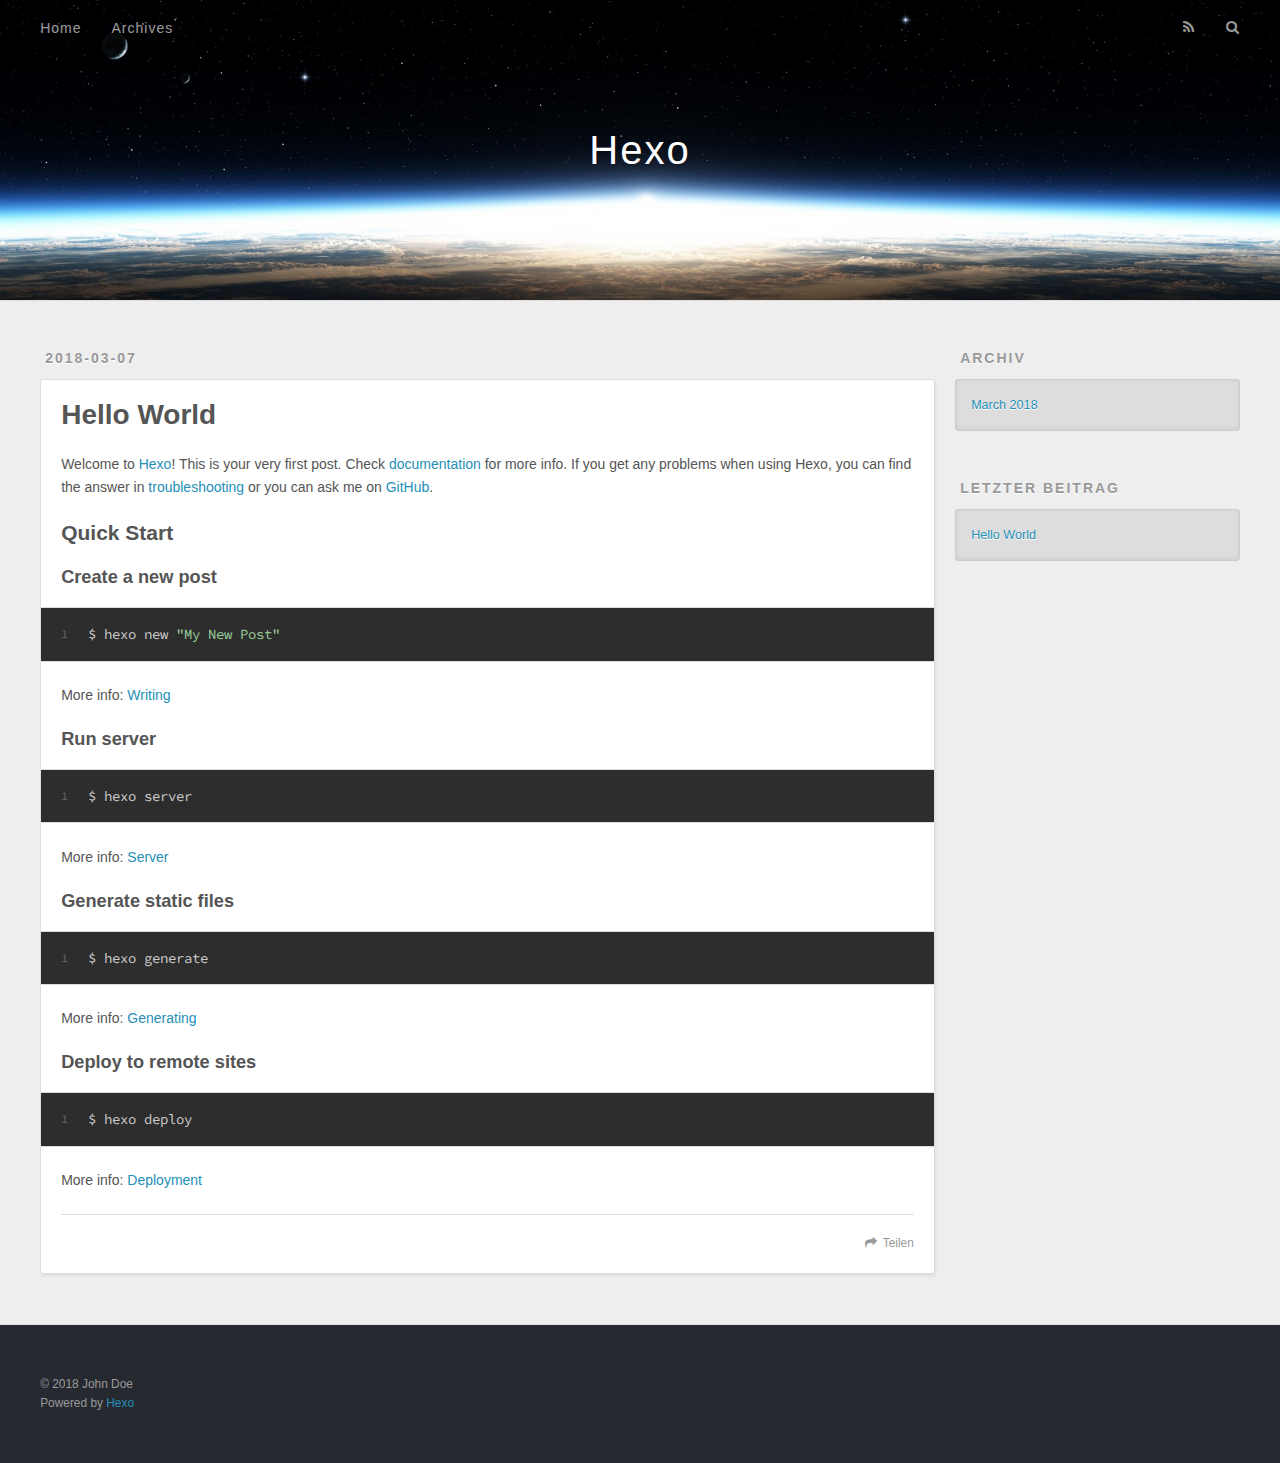
==== index.html @ ae795f8f "Site updated: 2018-03-07 15:59:37" ====
<!DOCTYPE html>
<html>
<head>
  <meta charset="utf-8">
  

  
  <title>Hexo</title>
  <meta name="viewport" content="width=device-width, initial-scale=1, maximum-scale=1">
  <meta property="og:type" content="website">
<meta property="og:title" content="Hexo">
<meta property="og:url" content="http://yoursite.com/index.html">
<meta property="og:site_name" content="Hexo">
<meta name="twitter:card" content="summary">
<meta name="twitter:title" content="Hexo">
  
    <link rel="alternate" href="/atom.xml" title="Hexo" type="application/atom+xml">
  
  
    <link rel="icon" href="/favicon.png">
  
  
    <link href="//fonts.googleapis.com/css?family=Source+Code+Pro" rel="stylesheet" type="text/css">
  
  <link rel="stylesheet" href="/css/style.css">
</head>

<body>
  <div id="container">
    <div id="wrap">
      <header id="header">
  <div id="banner"></div>
  <div id="header-outer" class="outer">
    <div id="header-title" class="inner">
      <h1 id="logo-wrap">
        <a href="/" id="logo">Hexo</a>
      </h1>
      
    </div>
    <div id="header-inner" class="inner">
      <nav id="main-nav">
        <a id="main-nav-toggle" class="nav-icon"></a>
        
          <a class="main-nav-link" href="/">Home</a>
        
          <a class="main-nav-link" href="/archives">Archives</a>
        
      </nav>
      <nav id="sub-nav">
        
          <a id="nav-rss-link" class="nav-icon" href="/atom.xml" title="RSS Feed"></a>
        
        <a id="nav-search-btn" class="nav-icon" title="Suche"></a>
      </nav>
      <div id="search-form-wrap">
        <form action="//google.com/search" method="get" accept-charset="UTF-8" class="search-form"><input type="search" name="q" class="search-form-input" placeholder="Search"><button type="submit" class="search-form-submit">&#xF002;</button><input type="hidden" name="sitesearch" value="http://yoursite.com"></form>
      </div>
    </div>
  </div>
</header>
      <div class="outer">
        <section id="main">
  
    <article id="post-hello-world" class="article article-type-post" itemscope itemprop="blogPost">
  <div class="article-meta">
    <a href="/2018/03/07/hello-world/" class="article-date">
  <time datetime="2018-03-07T07:36:59.427Z" itemprop="datePublished">2018-03-07</time>
</a>
    
  </div>
  <div class="article-inner">
    
    
      <header class="article-header">
        
  
    <h1 itemprop="name">
      <a class="article-title" href="/2018/03/07/hello-world/">Hello World</a>
    </h1>
  

      </header>
    
    <div class="article-entry" itemprop="articleBody">
      
        <p>Welcome to <a href="https://hexo.io/" target="_blank" rel="noopener">Hexo</a>! This is your very first post. Check <a href="https://hexo.io/docs/" target="_blank" rel="noopener">documentation</a> for more info. If you get any problems when using Hexo, you can find the answer in <a href="https://hexo.io/docs/troubleshooting.html" target="_blank" rel="noopener">troubleshooting</a> or you can ask me on <a href="https://github.com/hexojs/hexo/issues" target="_blank" rel="noopener">GitHub</a>.</p>
<h2 id="Quick-Start"><a href="#Quick-Start" class="headerlink" title="Quick Start"></a>Quick Start</h2><h3 id="Create-a-new-post"><a href="#Create-a-new-post" class="headerlink" title="Create a new post"></a>Create a new post</h3><figure class="highlight bash"><table><tr><td class="gutter"><pre><span class="line">1</span><br></pre></td><td class="code"><pre><span class="line">$ hexo new <span class="string">"My New Post"</span></span><br></pre></td></tr></table></figure>
<p>More info: <a href="https://hexo.io/docs/writing.html" target="_blank" rel="noopener">Writing</a></p>
<h3 id="Run-server"><a href="#Run-server" class="headerlink" title="Run server"></a>Run server</h3><figure class="highlight bash"><table><tr><td class="gutter"><pre><span class="line">1</span><br></pre></td><td class="code"><pre><span class="line">$ hexo server</span><br></pre></td></tr></table></figure>
<p>More info: <a href="https://hexo.io/docs/server.html" target="_blank" rel="noopener">Server</a></p>
<h3 id="Generate-static-files"><a href="#Generate-static-files" class="headerlink" title="Generate static files"></a>Generate static files</h3><figure class="highlight bash"><table><tr><td class="gutter"><pre><span class="line">1</span><br></pre></td><td class="code"><pre><span class="line">$ hexo generate</span><br></pre></td></tr></table></figure>
<p>More info: <a href="https://hexo.io/docs/generating.html" target="_blank" rel="noopener">Generating</a></p>
<h3 id="Deploy-to-remote-sites"><a href="#Deploy-to-remote-sites" class="headerlink" title="Deploy to remote sites"></a>Deploy to remote sites</h3><figure class="highlight bash"><table><tr><td class="gutter"><pre><span class="line">1</span><br></pre></td><td class="code"><pre><span class="line">$ hexo deploy</span><br></pre></td></tr></table></figure>
<p>More info: <a href="https://hexo.io/docs/deployment.html" target="_blank" rel="noopener">Deployment</a></p>

      
    </div>
    <footer class="article-footer">
      <a data-url="http://yoursite.com/2018/03/07/hello-world/" data-id="cjegrutt1000042ugcitkh7mt" class="article-share-link">Teilen</a>
      
      
    </footer>
  </div>
  
</article>


  


</section>
        
          <aside id="sidebar">
  
    

  
    

  
    
  
    
  <div class="widget-wrap">
    <h3 class="widget-title">Archiv</h3>
    <div class="widget">
      <ul class="archive-list"><li class="archive-list-item"><a class="archive-list-link" href="/archives/2018/03/">March 2018</a></li></ul>
    </div>
  </div>


  
    
  <div class="widget-wrap">
    <h3 class="widget-title">letzter Beitrag</h3>
    <div class="widget">
      <ul>
        
          <li>
            <a href="/2018/03/07/hello-world/">Hello World</a>
          </li>
        
      </ul>
    </div>
  </div>

  
</aside>
        
      </div>
      <footer id="footer">
  
  <div class="outer">
    <div id="footer-info" class="inner">
      &copy; 2018 John Doe<br>
      Powered by <a href="http://hexo.io/" target="_blank">Hexo</a>
    </div>
  </div>
</footer>
    </div>
    <nav id="mobile-nav">
  
    <a href="/" class="mobile-nav-link">Home</a>
  
    <a href="/archives" class="mobile-nav-link">Archives</a>
  
</nav>
    

<script src="//ajax.googleapis.com/ajax/libs/jquery/2.0.3/jquery.min.js"></script>


  <link rel="stylesheet" href="/fancybox/jquery.fancybox.css">
  <script src="/fancybox/jquery.fancybox.pack.js"></script>


<script src="/js/script.js"></script>



  </div>
</body>
</html>
---- css/style.css ----
body {
  width: 100%;
}
body:before,
body:after {
  content: "";
  display: table;
}
body:after {
  clear: both;
}
html,
body,
div,
span,
applet,
object,
iframe,
h1,
h2,
h3,
h4,
h5,
h6,
p,
blockquote,
pre,
a,
abbr,
acronym,
address,
big,
cite,
code,
del,
dfn,
em,
img,
ins,
kbd,
q,
s,
samp,
small,
strike,
strong,
sub,
sup,
tt,
var,
dl,
dt,
dd,
ol,
ul,
li,
fieldset,
form,
label,
legend,
table,
caption,
tbody,
tfoot,
thead,
tr,
th,
td {
  margin: 0;
  padding: 0;
  border: 0;
  outline: 0;
  font-weight: inherit;
  font-style: inherit;
  font-family: inherit;
  font-size: 100%;
  vertical-align: baseline;
}
body {
  line-height: 1;
  color: #000;
  background: #fff;
}
ol,
ul {
  list-style: none;
}
table {
  border-collapse: separate;
  border-spacing: 0;
  vertical-align: middle;
}
caption,
th,
td {
  text-align: left;
  font-weight: normal;
  vertical-align: middle;
}
a img {
  border: none;
}
input,
button {
  margin: 0;
  padding: 0;
}
input::-moz-focus-inner,
button::-moz-focus-inner {
  border: 0;
  padding: 0;
}
@font-face {
  font-family: FontAwesome;
  font-style: normal;
  font-weight: normal;
  src: url("fonts/fontawesome-webfont.eot?v=#4.0.3");
  src: url("fonts/fontawesome-webfont.eot?#iefix&v=#4.0.3") format("embedded-opentype"), url("fonts/fontawesome-webfont.woff?v=#4.0.3") format("woff"), url("fonts/fontawesome-webfont.ttf?v=#4.0.3") format("truetype"), url("fonts/fontawesome-webfont.svg#fontawesomeregular?v=#4.0.3") format("svg");
}
html,
body,
#container {
  height: 100%;
}
body {
  background: #eee;
  font: 14px -apple-system, BlinkMacSystemFont, "Segoe UI", "Roboto", "Oxygen", "Ubuntu", "Cantarell", "Fira Sans", "Droid Sans", "Helvetica Neue", sans-serif;
  -webkit-text-size-adjust: 100%;
}
.outer {
  max-width: 1220px;
  margin: 0 auto;
  padding: 0 20px;
}
.outer:before,
.outer:after {
  content: "";
  display: table;
}
.outer:after {
  clear: both;
}
.inner {
  display: inline;
  float: left;
  width: 98.33333333333333%;
  margin: 0 0.833333333333333%;
}
.left,
.alignleft {
  float: left;
}
.right,
.alignright {
  float: right;
}
.clear {
  clear: both;
}
#container {
  position: relative;
}
.mobile-nav-on {
  overflow: hidden;
}
#wrap {
  height: 100%;
  width: 100%;
  position: absolute;
  top: 0;
  left: 0;
  -webkit-transition: 0.2s ease-out;
  -moz-transition: 0.2s ease-out;
  -ms-transition: 0.2s ease-out;
  transition: 0.2s ease-out;
  z-index: 1;
  background: #eee;
}
.mobile-nav-on #wrap {
  left: 280px;
}
@media screen and (min-width: 768px) {
  #main {
    display: inline;
    float: left;
    width: 73.33333333333333%;
    margin: 0 0.833333333333333%;
  }
}
.article-date,
.article-category-link,
.archive-year,
.widget-title {
  text-decoration: none;
  text-transform: uppercase;
  letter-spacing: 2px;
  color: #999;
  margin-bottom: 1em;
  margin-left: 5px;
  line-height: 1em;
  text-shadow: 0 1px #fff;
  font-weight: bold;
}
.article-inner,
.archive-article-inner {
  background: #fff;
  -webkit-box-shadow: 1px 2px 3px #ddd;
  box-shadow: 1px 2px 3px #ddd;
  border: 1px solid #ddd;
  border-radius: 3px;
}
.article-entry h1,
.widget h1 {
  font-size: 2em;
}
.article-entry h2,
.widget h2 {
  font-size: 1.5em;
}
.article-entry h3,
.widget h3 {
  font-size: 1.3em;
}
.article-entry h4,
.widget h4 {
  font-size: 1.2em;
}
.article-entry h5,
.widget h5 {
  font-size: 1em;
}
.article-entry h6,
.widget h6 {
  font-size: 1em;
  color: #999;
}
.article-entry hr,
.widget hr {
  border: 1px dashed #ddd;
}
.article-entry strong,
.widget strong {
  font-weight: bold;
}
.article-entry em,
.widget em,
.article-entry cite,
.widget cite {
  font-style: italic;
}
.article-entry sup,
.widget sup,
.article-entry sub,
.widget sub {
  font-size: 0.75em;
  line-height: 0;
  position: relative;
  vertical-align: baseline;
}
.article-entry sup,
.widget sup {
  top: -0.5em;
}
.article-entry sub,
.widget sub {
  bottom: -0.2em;
}
.article-entry small,
.widget small {
  font-size: 0.85em;
}
.article-entry acronym,
.widget acronym,
.article-entry abbr,
.widget abbr {
  border-bottom: 1px dotted;
}
.article-entry ul,
.widget ul,
.article-entry ol,
.widget ol,
.article-entry dl,
.widget dl {
  margin: 0 20px;
  line-height: 1.6em;
}
.article-entry ul ul,
.widget ul ul,
.article-entry ol ul,
.widget ol ul,
.article-entry ul ol,
.widget ul ol,
.article-entry ol ol,
.widget ol ol {
  margin-top: 0;
  margin-bottom: 0;
}
.article-entry ul,
.widget ul {
  list-style: disc;
}
.article-entry ol,
.widget ol {
  list-style: decimal;
}
.article-entry dt,
.widget dt {
  font-weight: bold;
}
#header {
  height: 300px;
  position: relative;
  border-bottom: 1px solid #ddd;
}
#header:before,
#header:after {
  content: "";
  position: absolute;
  left: 0;
  right: 0;
  height: 40px;
}
#header:before {
  top: 0;
  background: -webkit-linear-gradient(rgba(0,0,0,0.2), transparent);
  background: -moz-linear-gradient(rgba(0,0,0,0.2), transparent);
  background: -ms-linear-gradient(rgba(0,0,0,0.2), transparent);
  background: linear-gradient(rgba(0,0,0,0.2), transparent);
}
#header:after {
  bottom: 0;
  background: -webkit-linear-gradient(transparent, rgba(0,0,0,0.2));
  background: -moz-linear-gradient(transparent, rgba(0,0,0,0.2));
  background: -ms-linear-gradient(transparent, rgba(0,0,0,0.2));
  background: linear-gradient(transparent, rgba(0,0,0,0.2));
}
#header-outer {
  height: 100%;
  position: relative;
}
#header-inner {
  position: relative;
  overflow: hidden;
}
#banner {
  position: absolute;
  top: 0;
  left: 0;
  width: 100%;
  height: 100%;
  background: url("images/banner.jpg") center #000;
  -webkit-background-size: cover;
  -moz-background-size: cover;
  background-size: cover;
  z-index: -1;
}
#header-title {
  text-align: center;
  height: 40px;
  position: absolute;
  top: 50%;
  left: 0;
  margin-top: -20px;
}
#logo,
#subtitle {
  text-decoration: none;
  color: #fff;
  font-weight: 300;
  text-shadow: 0 1px 4px rgba(0,0,0,0.3);
}
#logo {
  font-size: 40px;
  line-height: 40px;
  letter-spacing: 2px;
}
#subtitle {
  font-size: 16px;
  line-height: 16px;
  letter-spacing: 1px;
}
#subtitle-wrap {
  margin-top: 16px;
}
#main-nav {
  float: left;
  margin-left: -15px;
}
.nav-icon,
.main-nav-link {
  float: left;
  color: #fff;
  opacity: 0.6;
  text-decoration: none;
  text-shadow: 0 1px rgba(0,0,0,0.2);
  -webkit-transition: opacity 0.2s;
  -moz-transition: opacity 0.2s;
  -ms-transition: opacity 0.2s;
  transition: opacity 0.2s;
  display: block;
  padding: 20px 15px;
}
.nav-icon:hover,
.main-nav-link:hover {
  opacity: 1;
}
.nav-icon {
  font-family: FontAwesome;
  text-align: center;
  font-size: 14px;
  width: 14px;
  height: 14px;
  padding: 20px 15px;
  position: relative;
  cursor: pointer;
}
.main-nav-link {
  font-weight: 300;
  letter-spacing: 1px;
}
@media screen and (max-width: 479px) {
  .main-nav-link {
    display: none;
  }
}
#main-nav-toggle {
  display: none;
}
#main-nav-toggle:before {
  content: "\f0c9";
}
@media screen and (max-width: 479px) {
  #main-nav-toggle {
    display: block;
  }
}
#sub-nav {
  float: right;
  margin-right: -15px;
}
#nav-rss-link:before {
  content: "\f09e";
}
#nav-search-btn:before {
  content: "\f002";
}
#search-form-wrap {
  position: absolute;
  top: 15px;
  width: 150px;
  height: 30px;
  right: -150px;
  opacity: 0;
  -webkit-transition: 0.2s ease-out;
  -moz-transition: 0.2s ease-out;
  -ms-transition: 0.2s ease-out;
  transition: 0.2s ease-out;
}
#search-form-wrap.on {
  opacity: 1;
  right: 0;
}
@media screen and (max-width: 479px) {
  #search-form-wrap {
    width: 100%;
    right: -100%;
  }
}
.search-form {
  position: absolute;
  top: 0;
  left: 0;
  right: 0;
  background: #fff;
  padding: 5px 15px;
  border-radius: 15px;
  -webkit-box-shadow: 0 0 10px rgba(0,0,0,0.3);
  box-shadow: 0 0 10px rgba(0,0,0,0.3);
}
.search-form-input {
  border: none;
  background: none;
  color: #555;
  width: 100%;
  font: 13px -apple-system, BlinkMacSystemFont, "Segoe UI", "Roboto", "Oxygen", "Ubuntu", "Cantarell", "Fira Sans", "Droid Sans", "Helvetica Neue", sans-serif;
  outline: none;
}
.search-form-input::-webkit-search-results-decoration,
.search-form-input::-webkit-search-cancel-button {
  -webkit-appearance: none;
}
.search-form-submit {
  position: absolute;
  top: 50%;
  right: 10px;
  margin-top: -7px;
  font: 13px FontAwesome;
  border: none;
  background: none;
  color: #bbb;
  cursor: pointer;
}
.search-form-submit:hover,
.search-form-submit:focus {
  color: #777;
}
.article {
  margin: 50px 0;
}
.article-inner {
  overflow: hidden;
}
.article-meta:before,
.article-meta:after {
  content: "";
  display: table;
}
.article-meta:after {
  clear: both;
}
.article-date {
  float: left;
}
.article-category {
  float: left;
  line-height: 1em;
  color: #ccc;
  text-shadow: 0 1px #fff;
  margin-left: 8px;
}
.article-category:before {
  content: "\2022";
}
.article-category-link {
  margin: 0 12px 1em;
}
.article-header {
  padding: 20px 20px 0;
}
.article-title {
  text-decoration: none;
  font-size: 2em;
  font-weight: bold;
  color: #555;
  line-height: 1.1em;
  -webkit-transition: color 0.2s;
  -moz-transition: color 0.2s;
  -ms-transition: color 0.2s;
  transition: color 0.2s;
}
a.article-title:hover {
  color: #258fb8;
}
.article-entry {
  color: #555;
  padding: 0 20px;
}
.article-entry:before,
.article-entry:after {
  content: "";
  display: table;
}
.article-entry:after {
  clear: both;
}
.article-entry p,
.article-entry table {
  line-height: 1.6em;
  margin: 1.6em 0;
}
.article-entry h1,
.article-entry h2,
.article-entry h3,
.article-entry h4,
.article-entry h5,
.article-entry h6 {
  font-weight: bold;
}
.article-entry h1,
.article-entry h2,
.article-entry h3,
.article-entry h4,
.article-entry h5,
.article-entry h6 {
  line-height: 1.1em;
  margin: 1.1em 0;
}
.article-entry a {
  color: #258fb8;
  text-decoration: none;
}
.article-entry a:hover {
  text-decoration: underline;
}
.article-entry ul,
.article-entry ol,
.article-entry dl {
  margin-top: 1.6em;
  margin-bottom: 1.6em;
}
.article-entry img,
.article-entry video {
  max-width: 100%;
  height: auto;
  display: block;
  margin: auto;
}
.article-entry iframe {
  border: none;
}
.article-entry table {
  width: 100%;
  border-collapse: collapse;
  border-spacing: 0;
}
.article-entry th {
  font-weight: bold;
  border-bottom: 3px solid #ddd;
  padding-bottom: 0.5em;
}
.article-entry td {
  border-bottom: 1px solid #ddd;
  padding: 10px 0;
}
.article-entry blockquote {
  font-family: Georgia, "Times New Roman", serif;
  font-size: 1.4em;
  margin: 1.6em 20px;
  text-align: center;
}
.article-entry blockquote footer {
  font-size: 14px;
  margin: 1.6em 0;
  font-family: -apple-system, BlinkMacSystemFont, "Segoe UI", "Roboto", "Oxygen", "Ubuntu", "Cantarell", "Fira Sans", "Droid Sans", "Helvetica Neue", sans-serif;
}
.article-entry blockquote footer cite:before {
  content: "—";
  padding: 0 0.5em;
}
.article-entry .pullquote {
  text-align: left;
  width: 45%;
  margin: 0;
}
.article-entry .pullquote.left {
  margin-left: 0.5em;
  margin-right: 1em;
}
.article-entry .pullquote.right {
  margin-right: 0.5em;
  margin-left: 1em;
}
.article-entry .caption {
  color: #999;
  display: block;
  font-size: 0.9em;
  margin-top: 0.5em;
  position: relative;
  text-align: center;
}
.article-entry .video-container {
  position: relative;
  padding-top: 56.25%;
  height: 0;
  overflow: hidden;
}
.article-entry .video-container iframe,
.article-entry .video-container object,
.article-entry .video-container embed {
  position: absolute;
  top: 0;
  left: 0;
  width: 100%;
  height: 100%;
  margin-top: 0;
}
.article-more-link a {
  display: inline-block;
  line-height: 1em;
  padding: 6px 15px;
  border-radius: 15px;
  background: #eee;
  color: #999;
  text-shadow: 0 1px #fff;
  text-decoration: none;
}
.article-more-link a:hover {
  background: #258fb8;
  color: #fff;
  text-decoration: none;
  text-shadow: 0 1px #1e7293;
}
.article-footer {
  font-size: 0.85em;
  line-height: 1.6em;
  border-top: 1px solid #ddd;
  padding-top: 1.6em;
  margin: 0 20px 20px;
}
.article-footer:before,
.article-footer:after {
  content: "";
  display: table;
}
.article-footer:after {
  clear: both;
}
.article-footer a {
  color: #999;
  text-decoration: none;
}
.article-footer a:hover {
  color: #555;
}
.article-tag-list-item {
  float: left;
  margin-right: 10px;
}
.article-tag-list-link:before {
  content: "#";
}
.article-comment-link {
  float: right;
}
.article-comment-link:before {
  content: "\f075";
  font-family: FontAwesome;
  padding-right: 8px;
}
.article-share-link {
  cursor: pointer;
  float: right;
  margin-left: 20px;
}
.article-share-link:before {
  content: "\f064";
  font-family: FontAwesome;
  padding-right: 6px;
}
#article-nav {
  position: relative;
}
#article-nav:before,
#article-nav:after {
  content: "";
  display: table;
}
#article-nav:after {
  clear: both;
}
@media screen and (min-width: 768px) {
  #article-nav {
    margin: 50px 0;
  }
  #article-nav:before {
    width: 8px;
    height: 8px;
    position: absolute;
    top: 50%;
    left: 50%;
    margin-top: -4px;
    margin-left: -4px;
    content: "";
    border-radius: 50%;
    background: #ddd;
    -webkit-box-shadow: 0 1px 2px #fff;
    box-shadow: 0 1px 2px #fff;
  }
}
.article-nav-link-wrap {
  text-decoration: none;
  text-shadow: 0 1px #fff;
  color: #999;
  -webkit-box-sizing: border-box;
  -moz-box-sizing: border-box;
  box-sizing: border-box;
  margin-top: 50px;
  text-align: center;
  display: block;
}
.article-nav-link-wrap:hover {
  color: #555;
}
@media screen and (min-width: 768px) {
  .article-nav-link-wrap {
    width: 50%;
    margin-top: 0;
  }
}
@media screen and (min-width: 768px) {
  #article-nav-newer {
    float: left;
    text-align: right;
    padding-right: 20px;
  }
}
@media screen and (min-width: 768px) {
  #article-nav-older {
    float: right;
    text-align: left;
    padding-left: 20px;
  }
}
.article-nav-caption {
  text-transform: uppercase;
  letter-spacing: 2px;
  color: #ddd;
  line-height: 1em;
  font-weight: bold;
}
#article-nav-newer .article-nav-caption {
  margin-right: -2px;
}
.article-nav-title {
  font-size: 0.85em;
  line-height: 1.6em;
  margin-top: 0.5em;
}
.article-share-box {
  position: absolute;
  display: none;
  background: #fff;
  -webkit-box-shadow: 1px 2px 10px rgba(0,0,0,0.2);
  box-shadow: 1px 2px 10px rgba(0,0,0,0.2);
  border-radius: 3px;
  margin-left: -145px;
  overflow: hidden;
  z-index: 1;
}
.article-share-box.on {
  display: block;
}
.article-share-input {
  width: 100%;
  background: none;
  -webkit-box-sizing: border-box;
  -moz-box-sizing: border-box;
  box-sizing: border-box;
  font: 14px -apple-system, BlinkMacSystemFont, "Segoe UI", "Roboto", "Oxygen", "Ubuntu", "Cantarell", "Fira Sans", "Droid Sans", "Helvetica Neue", sans-serif;
  padding: 0 15px;
  color: #555;
  outline: none;
  border: 1px solid #ddd;
  border-radius: 3px 3px 0 0;
  height: 36px;
  line-height: 36px;
}
.article-share-links {
  background: #eee;
}
.article-share-links:before,
.article-share-links:after {
  content: "";
  display: table;
}
.article-share-links:after {
  clear: both;
}
.article-share-twitter,
.article-share-facebook,
.article-share-pinterest,
.article-share-google {
  width: 50px;
  height: 36px;
  display: block;
  float: left;
  position: relative;
  color: #999;
  text-shadow: 0 1px #fff;
}
.article-share-twitter:before,
.article-share-facebook:before,
.article-share-pinterest:before,
.article-share-google:before {
  font-size: 20px;
  font-family: FontAwesome;
  width: 20px;
  height: 20px;
  position: absolute;
  top: 50%;
  left: 50%;
  margin-top: -10px;
  margin-left: -10px;
  text-align: center;
}
.article-share-twitter:hover,
.article-share-facebook:hover,
.article-share-pinterest:hover,
.article-share-google:hover {
  color: #fff;
}
.article-share-twitter:before {
  content: "\f099";
}
.article-share-twitter:hover {
  background: #00aced;
  text-shadow: 0 1px #008abe;
}
.article-share-facebook:before {
  content: "\f09a";
}
.article-share-facebook:hover {
  background: #3b5998;
  text-shadow: 0 1px #2f477a;
}
.article-share-pinterest:before {
  content: "\f0d2";
}
.article-share-pinterest:hover {
  background: #cb2027;
  text-shadow: 0 1px #a21a1f;
}
.article-share-google:before {
  content: "\f0d5";
}
.article-share-google:hover {
  background: #dd4b39;
  text-shadow: 0 1px #be3221;
}
.article-gallery {
  background: #000;
  position: relative;
}
.article-gallery-photos {
  position: relative;
  overflow: hidden;
}
.article-gallery-img {
  display: none;
  max-width: 100%;
}
.article-gallery-img:first-child {
  display: block;
}
.article-gallery-img.loaded {
  position: absolute;
  display: block;
}
.article-gallery-img img {
  display: block;
  max-width: 100%;
  margin: 0 auto;
}
#comments {
  background: #fff;
  -webkit-box-shadow: 1px 2px 3px #ddd;
  box-shadow: 1px 2px 3px #ddd;
  padding: 20px;
  border: 1px solid #ddd;
  border-radius: 3px;
  margin: 50px 0;
}
#comments a {
  color: #258fb8;
}
.archives-wrap {
  margin: 50px 0;
}
.archives:before,
.archives:after {
  content: "";
  display: table;
}
.archives:after {
  clear: both;
}
.archive-year-wrap {
  margin-bottom: 1em;
}
.archives {
  -webkit-column-gap: 10px;
  -moz-column-gap: 10px;
  column-gap: 10px;
}
@media screen and (min-width: 480px) and (max-width: 767px) {
  .archives {
    -webkit-column-count: 2;
    -moz-column-count: 2;
    column-count: 2;
  }
}
@media screen and (min-width: 768px) {
  .archives {
    -webkit-column-count: 3;
    -moz-column-count: 3;
    column-count: 3;
  }
}
.archive-article {
  -webkit-column-break-inside: avoid;
  page-break-inside: avoid;
  overflow: hidden;
  break-inside: avoid-column;
}
.archive-article-inner {
  padding: 10px;
  margin-bottom: 15px;
}
.archive-article-title {
  text-decoration: none;
  font-weight: bold;
  color: #555;
  -webkit-transition: color 0.2s;
  -moz-transition: color 0.2s;
  -ms-transition: color 0.2s;
  transition: color 0.2s;
  line-height: 1.6em;
}
.archive-article-title:hover {
  color: #258fb8;
}
.archive-article-footer {
  margin-top: 1em;
}
.archive-article-date {
  color: #999;
  text-decoration: none;
  font-size: 0.85em;
  line-height: 1em;
  margin-bottom: 0.5em;
  display: block;
}
#page-nav {
  margin: 50px auto;
  background: #fff;
  -webkit-box-shadow: 1px 2px 3px #ddd;
  box-shadow: 1px 2px 3px #ddd;
  border: 1px solid #ddd;
  border-radius: 3px;
  text-align: center;
  color: #999;
  overflow: hidden;
}
#page-nav:before,
#page-nav:after {
  content: "";
  display: table;
}
#page-nav:after {
  clear: both;
}
#page-nav a,
#page-nav span {
  padding: 10px 20px;
  line-height: 1;
  height: 2ex;
}
#page-nav a {
  color: #999;
  text-decoration: none;
}
#page-nav a:hover {
  background: #999;
  color: #fff;
}
#page-nav .prev {
  float: left;
}
#page-nav .next {
  float: right;
}
#page-nav .page-number {
  display: inline-block;
}
@media screen and (max-width: 479px) {
  #page-nav .page-number {
    display: none;
  }
}
#page-nav .current {
  color: #555;
  font-weight: bold;
}
#page-nav .space {
  color: #ddd;
}
#footer {
  background: #262a30;
  padding: 50px 0;
  border-top: 1px solid #ddd;
  color: #999;
}
#footer a {
  color: #258fb8;
  text-decoration: none;
}
#footer a:hover {
  text-decoration: underline;
}
#footer-info {
  line-height: 1.6em;
  font-size: 0.85em;
}
.article-entry pre,
.article-entry .highlight {
  background: #2d2d2d;
  margin: 0 -20px;
  padding: 15px 20px;
  border-style: solid;
  border-color: #ddd;
  border-width: 1px 0;
  overflow: auto;
  color: #ccc;
  line-height: 22.400000000000002px;
}
.article-entry .highlight .gutter pre,
.article-entry .gist .gist-file .gist-data .line-numbers {
  color: #666;
  font-size: 0.85em;
}
.article-entry pre,
.article-entry code {
  font-family: "Source Code Pro", Consolas, Monaco, Menlo, Consolas, monospace;
}
.article-entry code {
  background: #eee;
  text-shadow: 0 1px #fff;
  padding: 0 0.3em;
}
.article-entry pre code {
  background: none;
  text-shadow: none;
  padding: 0;
}
.article-entry .highlight pre {
  border: none;
  margin: 0;
  padding: 0;
}
.article-entry .highlight table {
  margin: 0;
  width: auto;
}
.article-entry .highlight td {
  border: none;
  padding: 0;
}
.article-entry .highlight figcaption {
  font-size: 0.85em;
  color: #999;
  line-height: 1em;
  margin-bottom: 1em;
}
.article-entry .highlight figcaption:before,
.article-entry .highlight figcaption:after {
  content: "";
  display: table;
}
.article-entry .highlight figcaption:after {
  clear: both;
}
.article-entry .highlight figcaption a {
  float: right;
}
.article-entry .highlight .gutter pre {
  text-align: right;
  padding-right: 20px;
}
.article-entry .highlight .line {
  height: 22.400000000000002px;
}
.article-entry .highlight .line.marked {
  background: #515151;
}
.article-entry .gist {
  margin: 0 -20px;
  border-style: solid;
  border-color: #ddd;
  border-width: 1px 0;
  background: #2d2d2d;
  padding: 15px 20px 15px 0;
}
.article-entry .gist .gist-file {
  border: none;
  font-family: "Source Code Pro", Consolas, Monaco, Menlo, Consolas, monospace;
  margin: 0;
}
.article-entry .gist .gist-file .gist-data {
  background: none;
  border: none;
}
.article-entry .gist .gist-file .gist-data .line-numbers {
  background: none;
  border: none;
  padding: 0 20px 0 0;
}
.article-entry .gist .gist-file .gist-data .line-data {
  padding: 0 !important;
}
.article-entry .gist .gist-file .highlight {
  margin: 0;
  padding: 0;
  border: none;
}
.article-entry .gist .gist-file .gist-meta {
  background: #2d2d2d;
  color: #999;
  font: 0.85em -apple-system, BlinkMacSystemFont, "Segoe UI", "Roboto", "Oxygen", "Ubuntu", "Cantarell", "Fira Sans", "Droid Sans", "Helvetica Neue", sans-serif;
  text-shadow: 0 0;
  padding: 0;
  margin-top: 1em;
  margin-left: 20px;
}
.article-entry .gist .gist-file .gist-meta a {
  color: #258fb8;
  font-weight: normal;
}
.article-entry .gist .gist-file .gist-meta a:hover {
  text-decoration: underline;
}
pre .comment,
pre .title {
  color: #999;
}
pre .variable,
pre .attribute,
pre .tag,
pre .regexp,
pre .ruby .constant,
pre .xml .tag .title,
pre .xml .pi,
pre .xml .doctype,
pre .html .doctype,
pre .css .id,
pre .css .class,
pre .css .pseudo {
  color: #f2777a;
}
pre .number,
pre .preprocessor,
pre .built_in,
pre .literal,
pre .params,
pre .constant {
  color: #f99157;
}
pre .class,
pre .ruby .class .title,
pre .css .rules .attribute {
  color: #9c9;
}
pre .string,
pre .value,
pre .inheritance,
pre .header,
pre .ruby .symbol,
pre .xml .cdata {
  color: #9c9;
}
pre .css .hexcolor {
  color: #6cc;
}
pre .function,
pre .python .decorator,
pre .python .title,
pre .ruby .function .title,
pre .ruby .title .keyword,
pre .perl .sub,
pre .javascript .title,
pre .coffeescript .title {
  color: #69c;
}
pre .keyword,
pre .javascript .function {
  color: #c9c;
}
@media screen and (max-width: 479px) {
  #mobile-nav {
    position: absolute;
    top: 0;
    left: 0;
    width: 280px;
    height: 100%;
    background: #191919;
    border-right: 1px solid #fff;
  }
}
@media screen and (max-width: 479px) {
  .mobile-nav-link {
    display: block;
    color: #999;
    text-decoration: none;
    padding: 15px 20px;
    font-weight: bold;
  }
  .mobile-nav-link:hover {
    color: #fff;
  }
}
@media screen and (min-width: 768px) {
  #sidebar {
    display: inline;
    float: left;
    width: 23.333333333333332%;
    margin: 0 0.833333333333333%;
  }
}
.widget-wrap {
  margin: 50px 0;
}
.widget {
  color: #777;
  text-shadow: 0 1px #fff;
  background: #ddd;
  -webkit-box-shadow: 0 -1px 4px #ccc inset;
  box-shadow: 0 -1px 4px #ccc inset;
  border: 1px solid #ccc;
  padding: 15px;
  border-radius: 3px;
}
.widget a {
  color: #258fb8;
  text-decoration: none;
}
.widget a:hover {
  text-decoration: underline;
}
.widget ul ul,
.widget ol ul,
.widget dl ul,
.widget ul ol,
.widget ol ol,
.widget dl ol,
.widget ul dl,
.widget ol dl,
.widget dl dl {
  margin-left: 15px;
  list-style: disc;
}
.widget {
  line-height: 1.6em;
  word-wrap: break-word;
  font-size: 0.9em;
}
.widget ul,
.widget ol {
  list-style: none;
  margin: 0;
}
.widget ul ul,
.widget ol ul,
.widget ul ol,
.widget ol ol {
  margin: 0 20px;
}
.widget ul ul,
.widget ol ul {
  list-style: disc;
}
.widget ul ol,
.widget ol ol {
  list-style: decimal;
}
.category-list-count,
.tag-list-count,
.archive-list-count {
  padding-left: 5px;
  color: #999;
  font-size: 0.85em;
}
.category-list-count:before,
.tag-list-count:before,
.archive-list-count:before {
  content: "(";
}
.category-list-count:after,
.tag-list-count:after,
.archive-list-count:after {
  content: ")";
}
.tagcloud a {
  margin-right: 5px;
  display: inline-block;
}
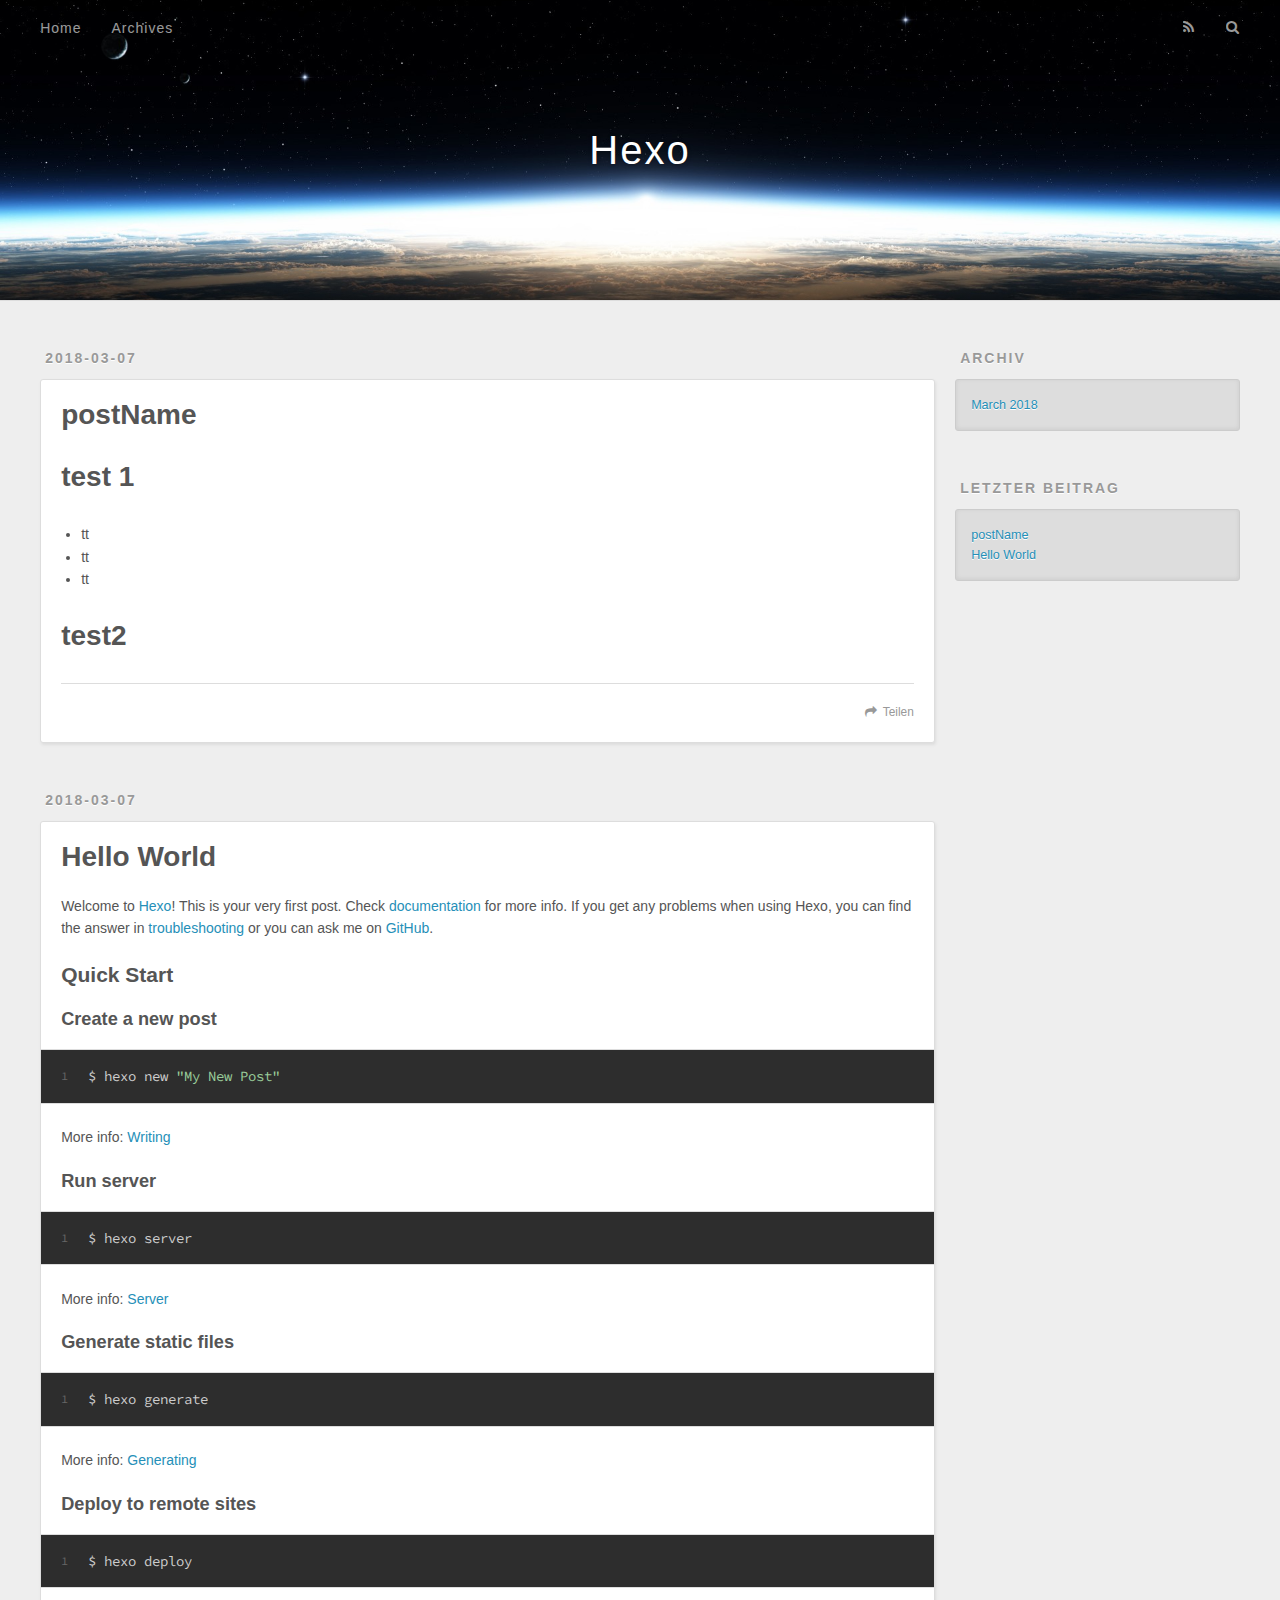
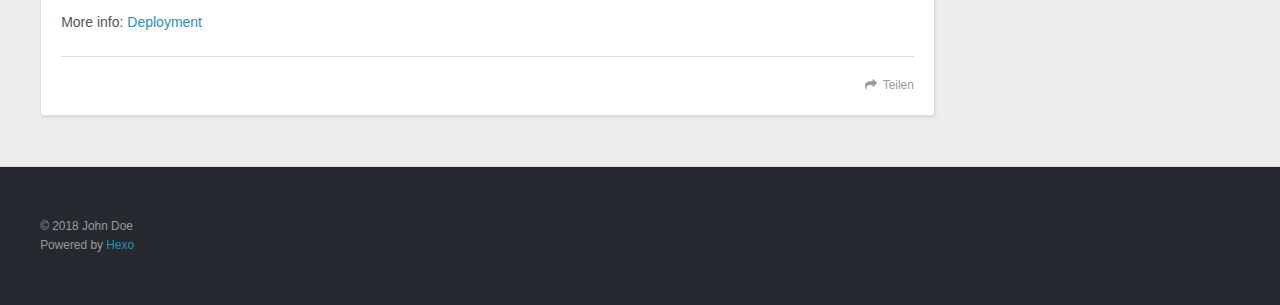
==== commit b4dcc5ba: "Site updated: 2018-03-07 16:01:07" ====
--- a/index.html
+++ b/index.html
@@ -61,6 +61,47 @@
       <div class="outer">
         <section id="main">
   
+    <article id="post-postName" class="article article-type-post" itemscope itemprop="blogPost">
+  <div class="article-meta">
+    <a href="/2018/03/07/postName/" class="article-date">
+  <time datetime="2018-03-07T07:39:58.000Z" itemprop="datePublished">2018-03-07</time>
+</a>
+    
+  </div>
+  <div class="article-inner">
+    
+    
+      <header class="article-header">
+        
+  
+    <h1 itemprop="name">
+      <a class="article-title" href="/2018/03/07/postName/">postName</a>
+    </h1>
+  
+
+      </header>
+    
+    <div class="article-entry" itemprop="articleBody">
+      
+        <h1 id="test-1"><a href="#test-1" class="headerlink" title="test 1"></a>test 1</h1><ul>
+<li>tt</li>
+<li>tt</li>
+<li>tt</li>
+</ul>
+<h1 id="test2"><a href="#test2" class="headerlink" title="test2"></a>test2</h1>
+      
+    </div>
+    <footer class="article-footer">
+      <a data-url="http://yoursite.com/2018/03/07/postName/" data-id="cjegsnlin00006hug6zsc3c5b" class="article-share-link">Teilen</a>
+      
+      
+    </footer>
+  </div>
+  
+</article>
+
+
+  
     <article id="post-hello-world" class="article article-type-post" itemscope itemprop="blogPost">
   <div class="article-meta">
     <a href="/2018/03/07/hello-world/" class="article-date">
@@ -96,7 +137,7 @@
       
     </div>
     <footer class="article-footer">
-      <a data-url="http://yoursite.com/2018/03/07/hello-world/" data-id="cjegrutt1000042ugcitkh7mt" class="article-share-link">Teilen</a>
+      <a data-url="http://yoursite.com/2018/03/07/hello-world/" data-id="cjegsnlit00016hughxm87vv9" class="article-share-link">Teilen</a>
       
       
     </footer>
@@ -137,6 +178,10 @@
       <ul>
         
           <li>
+            <a href="/2018/03/07/postName/">postName</a>
+          </li>
+        
+          <li>
             <a href="/2018/03/07/hello-world/">Hello World</a>
           </li>
         
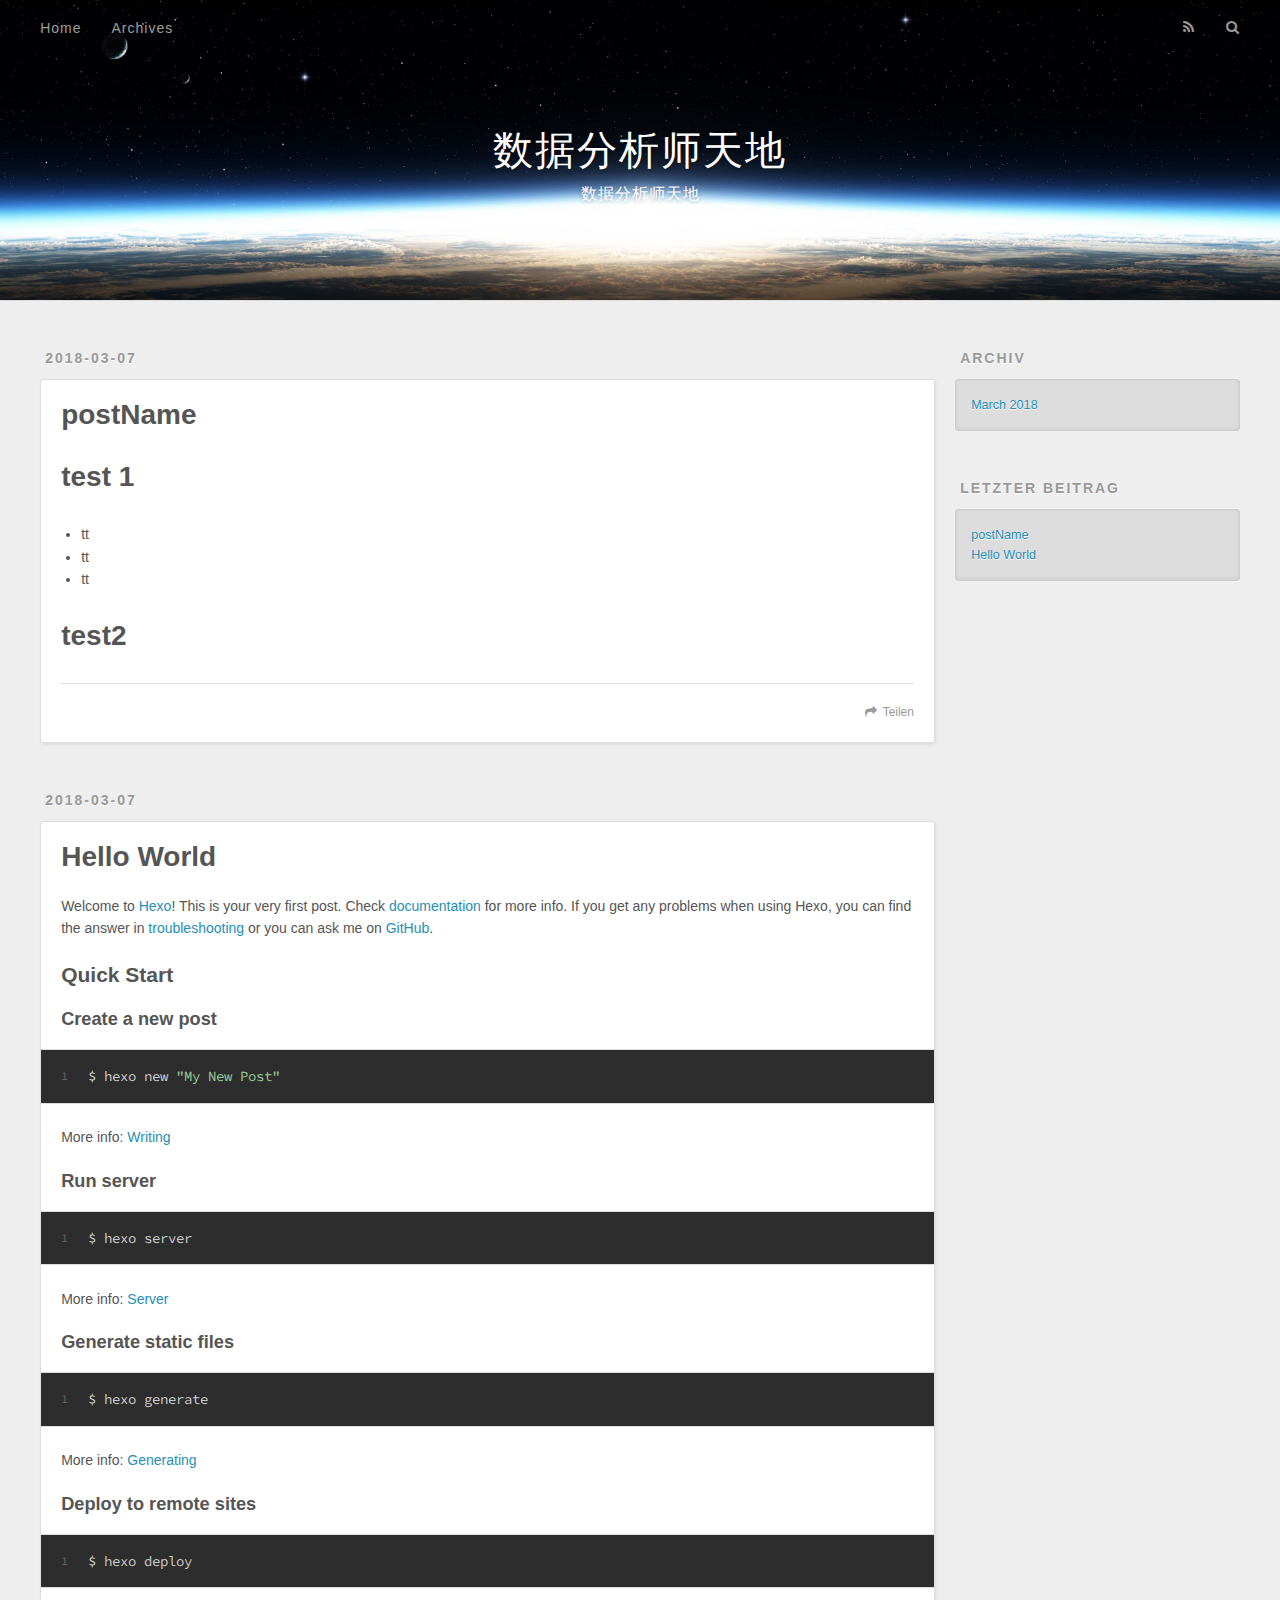
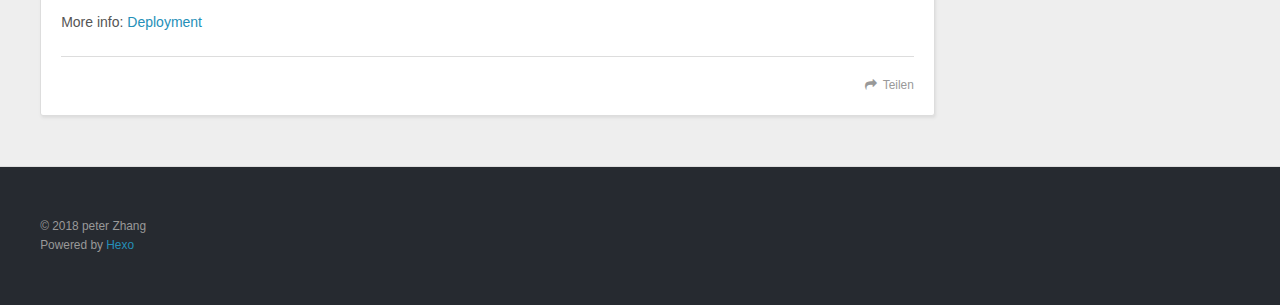
==== commit 00061d03: "Site updated: 2018-03-07 16:08:52" ====
--- a/index.html
+++ b/index.html
@@ -5,16 +5,20 @@
   
 
   
-  <title>Hexo</title>
+  <title>数据分析师天地</title>
   <meta name="viewport" content="width=device-width, initial-scale=1, maximum-scale=1">
-  <meta property="og:type" content="website">
-<meta property="og:title" content="Hexo">
+  <meta name="description" content="数据分析师天地">
+<meta property="og:type" content="website">
+<meta property="og:title" content="数据分析师天地">
 <meta property="og:url" content="http://yoursite.com/index.html">
-<meta property="og:site_name" content="Hexo">
+<meta property="og:site_name" content="数据分析师天地">
+<meta property="og:description" content="数据分析师天地">
+<meta property="og:locale" content="Chinese">
 <meta name="twitter:card" content="summary">
-<meta name="twitter:title" content="Hexo">
-  
-    <link rel="alternate" href="/atom.xml" title="Hexo" type="application/atom+xml">
+<meta name="twitter:title" content="数据分析师天地">
+<meta name="twitter:description" content="数据分析师天地">
+  
+    <link rel="alternate" href="/atom.xml" title="数据分析师天地" type="application/atom+xml">
   
   
     <link rel="icon" href="/favicon.png">
@@ -33,8 +37,12 @@
   <div id="header-outer" class="outer">
     <div id="header-title" class="inner">
       <h1 id="logo-wrap">
-        <a href="/" id="logo">Hexo</a>
+        <a href="/" id="logo">数据分析师天地</a>
       </h1>
+      
+        <h2 id="subtitle-wrap">
+          <a href="/" id="subtitle">数据分析师天地</a>
+        </h2>
       
     </div>
     <div id="header-inner" class="inner">
@@ -92,7 +100,7 @@
       
     </div>
     <footer class="article-footer">
-      <a data-url="http://yoursite.com/2018/03/07/postName/" data-id="cjegsnlin00006hug6zsc3c5b" class="article-share-link">Teilen</a>
+      <a data-url="http://yoursite.com/2018/03/07/postName/" data-id="cjegsxmtn000176ug1pzbg7az" class="article-share-link">Teilen</a>
       
       
     </footer>
@@ -137,7 +145,7 @@
       
     </div>
     <footer class="article-footer">
-      <a data-url="http://yoursite.com/2018/03/07/hello-world/" data-id="cjegsnlit00016hughxm87vv9" class="article-share-link">Teilen</a>
+      <a data-url="http://yoursite.com/2018/03/07/hello-world/" data-id="cjegsxmtg000076ugot4wks9k" class="article-share-link">Teilen</a>
       
       
     </footer>
@@ -197,7 +205,7 @@
   
   <div class="outer">
     <div id="footer-info" class="inner">
-      &copy; 2018 John Doe<br>
+      &copy; 2018 peter Zhang<br>
       Powered by <a href="http://hexo.io/" target="_blank">Hexo</a>
     </div>
   </div>
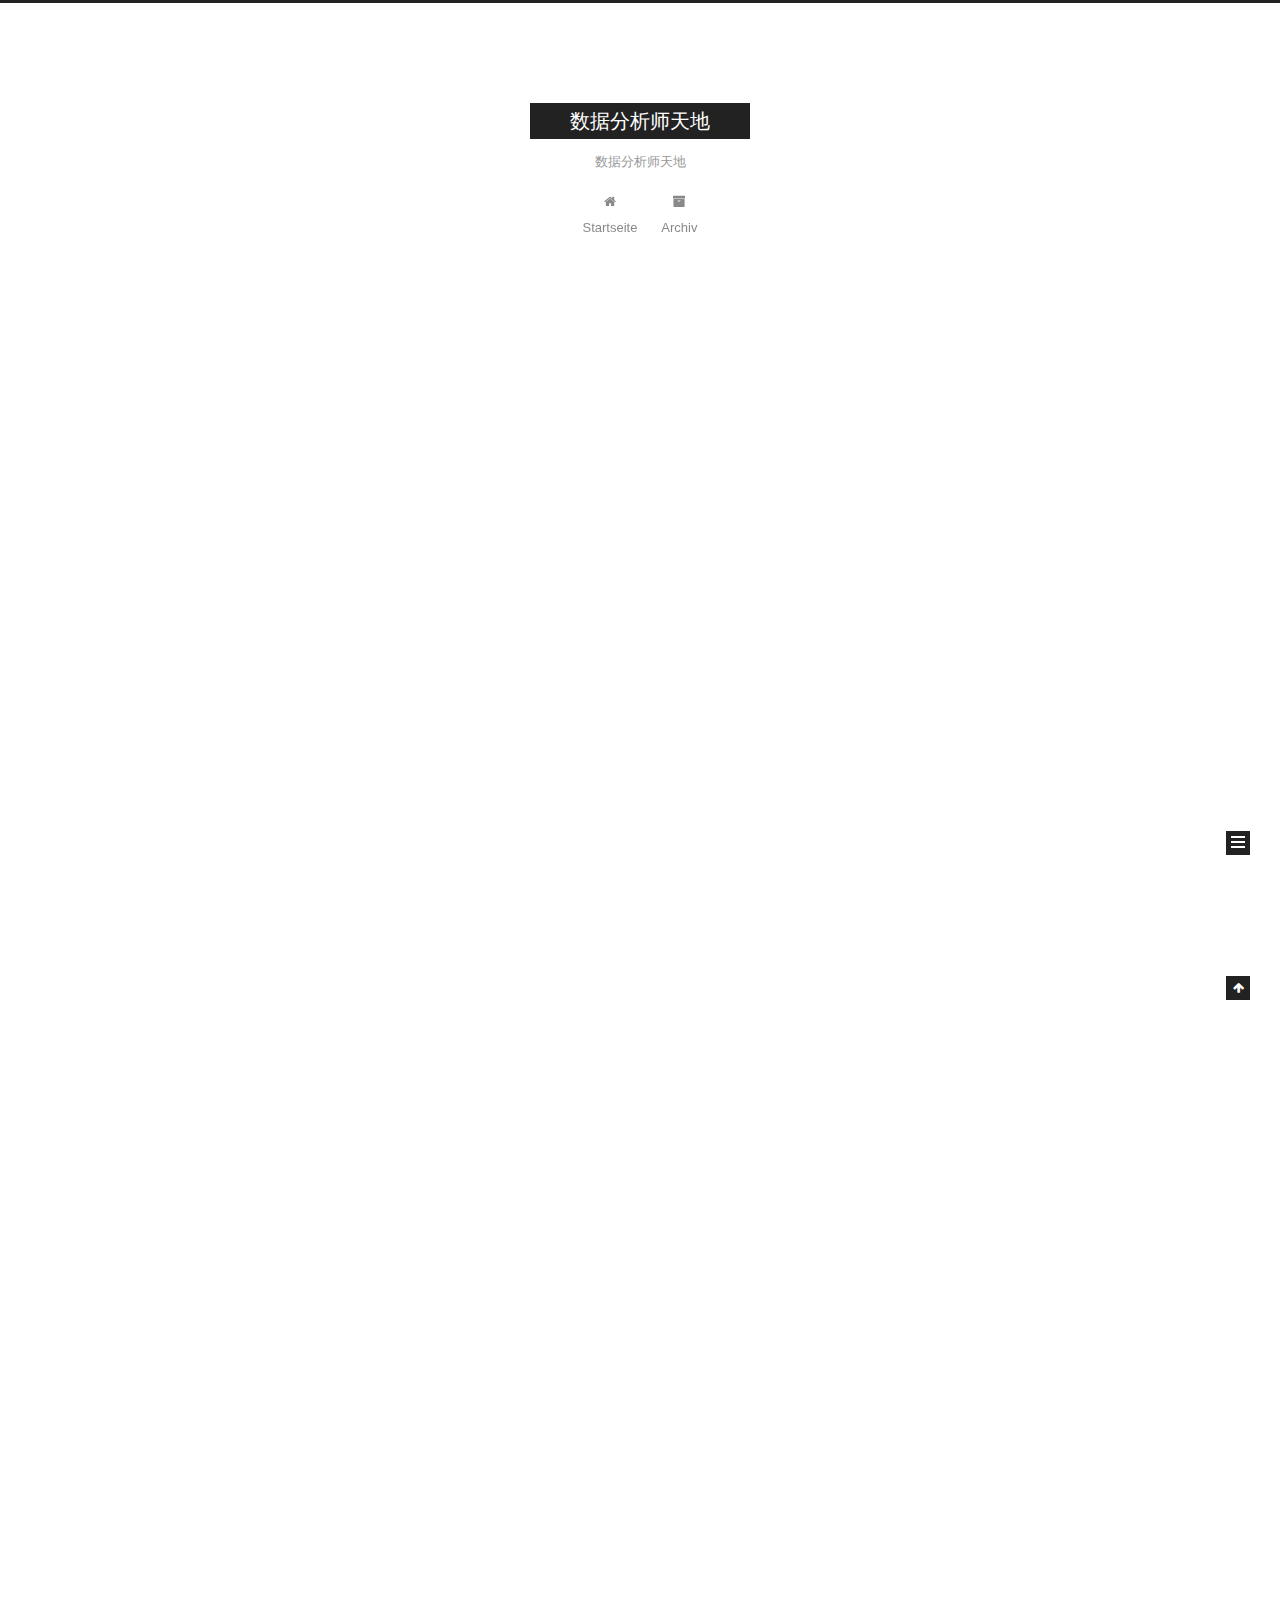
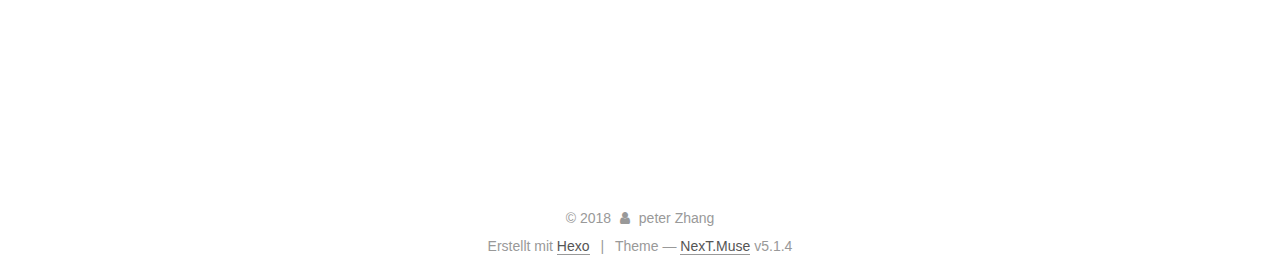
==== commit 090df6b5: "Site updated: 2018-03-07 16:43:26" ====
--- a/index.html
+++ b/index.html
@@ -1,13 +1,85 @@
 <!DOCTYPE html>
-<html>
+
+
+
+  
+
+
+<html class="theme-next muse use-motion" lang="Chinese">
 <head>
-  <meta charset="utf-8">
-  
-
-  
-  <title>数据分析师天地</title>
-  <meta name="viewport" content="width=device-width, initial-scale=1, maximum-scale=1">
-  <meta name="description" content="数据分析师天地">
+  <meta charset="UTF-8"/>
+<meta http-equiv="X-UA-Compatible" content="IE=edge" />
+<meta name="viewport" content="width=device-width, initial-scale=1, maximum-scale=1"/>
+<meta name="theme-color" content="#222">
+
+
+
+
+
+
+
+
+
+<meta http-equiv="Cache-Control" content="no-transform" />
+<meta http-equiv="Cache-Control" content="no-siteapp" />
+
+
+
+
+
+
+
+
+
+
+
+
+
+
+
+
+  
+  
+  <link href="/lib/fancybox/source/jquery.fancybox.css?v=2.1.5" rel="stylesheet" type="text/css" />
+
+
+
+
+
+
+
+<link href="/lib/font-awesome/css/font-awesome.min.css?v=4.6.2" rel="stylesheet" type="text/css" />
+
+<link href="/css/main.css?v=5.1.4" rel="stylesheet" type="text/css" />
+
+
+  <link rel="apple-touch-icon" sizes="180x180" href="/images/apple-touch-icon-next.png?v=5.1.4">
+
+
+  <link rel="icon" type="image/png" sizes="32x32" href="/images/favicon-32x32-next.png?v=5.1.4">
+
+
+  <link rel="icon" type="image/png" sizes="16x16" href="/images/favicon-16x16-next.png?v=5.1.4">
+
+
+  <link rel="mask-icon" href="/images/logo.svg?v=5.1.4" color="#222">
+
+
+
+
+
+  <meta name="keywords" content="Hexo, NexT" />
+
+
+
+
+
+
+
+
+
+
+<meta name="description" content="数据分析师天地">
 <meta property="og:type" content="website">
 <meta property="og:title" content="数据分析师天地">
 <meta property="og:url" content="http://yoursite.com/index.html">
@@ -17,122 +89,345 @@
 <meta name="twitter:card" content="summary">
 <meta name="twitter:title" content="数据分析师天地">
 <meta name="twitter:description" content="数据分析师天地">
-  
-    <link rel="alternate" href="/atom.xml" title="数据分析师天地" type="application/atom+xml">
-  
-  
-    <link rel="icon" href="/favicon.png">
-  
-  
-    <link href="//fonts.googleapis.com/css?family=Source+Code+Pro" rel="stylesheet" type="text/css">
-  
-  <link rel="stylesheet" href="/css/style.css">
+
+
+
+<script type="text/javascript" id="hexo.configurations">
+  var NexT = window.NexT || {};
+  var CONFIG = {
+    root: '/',
+    scheme: 'Muse',
+    version: '5.1.4',
+    sidebar: {"position":"left","display":"post","offset":12,"b2t":false,"scrollpercent":false,"onmobile":false},
+    fancybox: true,
+    tabs: true,
+    motion: {"enable":true,"async":false,"transition":{"post_block":"fadeIn","post_header":"slideDownIn","post_body":"slideDownIn","coll_header":"slideLeftIn","sidebar":"slideUpIn"}},
+    duoshuo: {
+      userId: '0',
+      author: 'Author'
+    },
+    algolia: {
+      applicationID: '',
+      apiKey: '',
+      indexName: '',
+      hits: {"per_page":10},
+      labels: {"input_placeholder":"Search for Posts","hits_empty":"We didn't find any results for the search: ${query}","hits_stats":"${hits} results found in ${time} ms"}
+    }
+  };
+</script>
+
+
+
+  <link rel="canonical" href="http://yoursite.com/"/>
+
+
+
+
+
+  <title>数据分析师天地</title>
+  
+
+
+
+
+
+
+
+
 </head>
 
-<body>
-  <div id="container">
-    <div id="wrap">
-      <header id="header">
-  <div id="banner"></div>
-  <div id="header-outer" class="outer">
-    <div id="header-title" class="inner">
-      <h1 id="logo-wrap">
-        <a href="/" id="logo">数据分析师天地</a>
-      </h1>
-      
-        <h2 id="subtitle-wrap">
-          <a href="/" id="subtitle">数据分析师天地</a>
-        </h2>
-      
+<body itemscope itemtype="http://schema.org/WebPage" lang="Chinese">
+
+  
+  
+    
+  
+
+  <div class="container sidebar-position-left 
+  page-home">
+    <div class="headband"></div>
+
+    <header id="header" class="header" itemscope itemtype="http://schema.org/WPHeader">
+      <div class="header-inner"><div class="site-brand-wrapper">
+  <div class="site-meta ">
+    
+
+    <div class="custom-logo-site-title">
+      <a href="/"  class="brand" rel="start">
+        <span class="logo-line-before"><i></i></span>
+        <span class="site-title">数据分析师天地</span>
+        <span class="logo-line-after"><i></i></span>
+      </a>
     </div>
-    <div id="header-inner" class="inner">
-      <nav id="main-nav">
-        <a id="main-nav-toggle" class="nav-icon"></a>
-        
-          <a class="main-nav-link" href="/">Home</a>
-        
-          <a class="main-nav-link" href="/archives">Archives</a>
-        
-      </nav>
-      <nav id="sub-nav">
-        
-          <a id="nav-rss-link" class="nav-icon" href="/atom.xml" title="RSS Feed"></a>
-        
-        <a id="nav-search-btn" class="nav-icon" title="Suche"></a>
-      </nav>
-      <div id="search-form-wrap">
-        <form action="//google.com/search" method="get" accept-charset="UTF-8" class="search-form"><input type="search" name="q" class="search-form-input" placeholder="Search"><button type="submit" class="search-form-submit">&#xF002;</button><input type="hidden" name="sitesearch" value="http://yoursite.com"></form>
-      </div>
-    </div>
+      
+        <p class="site-subtitle">数据分析师天地</p>
+      
   </div>
-</header>
-      <div class="outer">
-        <section id="main">
-  
-    <article id="post-postName" class="article article-type-post" itemscope itemprop="blogPost">
-  <div class="article-meta">
-    <a href="/2018/03/07/postName/" class="article-date">
-  <time datetime="2018-03-07T07:39:58.000Z" itemprop="datePublished">2018-03-07</time>
-</a>
-    
+
+  <div class="site-nav-toggle">
+    <button>
+      <span class="btn-bar"></span>
+      <span class="btn-bar"></span>
+      <span class="btn-bar"></span>
+    </button>
   </div>
-  <div class="article-inner">
-    
-    
-      <header class="article-header">
-        
-  
-    <h1 itemprop="name">
-      <a class="article-title" href="/2018/03/07/postName/">postName</a>
-    </h1>
-  
-
+</div>
+
+<nav class="site-nav">
+  
+
+  
+    <ul id="menu" class="menu">
+      
+        
+        <li class="menu-item menu-item-home">
+          <a href="/" rel="section">
+            
+              <i class="menu-item-icon fa fa-fw fa-home"></i> <br />
+            
+            Startseite
+          </a>
+        </li>
+      
+        
+        <li class="menu-item menu-item-archives">
+          <a href="/archives/" rel="section">
+            
+              <i class="menu-item-icon fa fa-fw fa-archive"></i> <br />
+            
+            Archiv
+          </a>
+        </li>
+      
+
+      
+    </ul>
+  
+
+  
+</nav>
+
+
+
+ </div>
+    </header>
+
+    <main id="main" class="main">
+      <div class="main-inner">
+        <div class="content-wrap">
+          <div id="content" class="content">
+            
+  <section id="posts" class="posts-expand">
+    
+      
+
+  
+
+  
+  
+  
+
+  <article class="post post-type-normal" itemscope itemtype="http://schema.org/Article">
+  
+  
+  
+  <div class="post-block">
+    <link itemprop="mainEntityOfPage" href="http://yoursite.com/2018/03/07/postName/">
+
+    <span hidden itemprop="author" itemscope itemtype="http://schema.org/Person">
+      <meta itemprop="name" content="peter Zhang">
+      <meta itemprop="description" content="">
+      <meta itemprop="image" content="/images/avatar.gif">
+    </span>
+
+    <span hidden itemprop="publisher" itemscope itemtype="http://schema.org/Organization">
+      <meta itemprop="name" content="数据分析师天地">
+    </span>
+
+    
+      <header class="post-header">
+
+        
+        
+          <h1 class="post-title" itemprop="name headline">
+                
+                <a class="post-title-link" href="/2018/03/07/postName/" itemprop="url">postName</a></h1>
+        
+
+        <div class="post-meta">
+          <span class="post-time">
+            
+              <span class="post-meta-item-icon">
+                <i class="fa fa-calendar-o"></i>
+              </span>
+              
+                <span class="post-meta-item-text">Veröffentlicht am</span>
+              
+              <time title="Post created" itemprop="dateCreated datePublished" datetime="2018-03-07T15:39:58+08:00">
+                2018-03-07
+              </time>
+            
+
+            
+
+            
+          </span>
+
+          
+
+          
+            
+          
+
+          
+          
+
+          
+
+          
+
+          
+
+        </div>
       </header>
     
-    <div class="article-entry" itemprop="articleBody">
-      
-        <h1 id="test-1"><a href="#test-1" class="headerlink" title="test 1"></a>test 1</h1><ul>
+
+    
+    
+    
+    <div class="post-body" itemprop="articleBody">
+
+      
+      
+
+      
+        
+          
+            <h1 id="test-1"><a href="#test-1" class="headerlink" title="test 1"></a>test 1</h1><ul>
 <li>tt</li>
 <li>tt</li>
 <li>tt</li>
 </ul>
 <h1 id="test2"><a href="#test2" class="headerlink" title="test2"></a>test2</h1>
+          
+        
       
     </div>
-    <footer class="article-footer">
-      <a data-url="http://yoursite.com/2018/03/07/postName/" data-id="cjegsxmtn000176ug1pzbg7az" class="article-share-link">Teilen</a>
-      
+    
+    
+    
+
+    
+
+    
+
+    
+
+    <footer class="post-footer">
+      
+
+      
+
+      
+
+      
+      
+        <div class="post-eof"></div>
       
     </footer>
   </div>
   
-</article>
-
-
-  
-    <article id="post-hello-world" class="article article-type-post" itemscope itemprop="blogPost">
-  <div class="article-meta">
-    <a href="/2018/03/07/hello-world/" class="article-date">
-  <time datetime="2018-03-07T07:36:59.427Z" itemprop="datePublished">2018-03-07</time>
-</a>
-    
-  </div>
-  <div class="article-inner">
-    
-    
-      <header class="article-header">
-        
-  
-    <h1 itemprop="name">
-      <a class="article-title" href="/2018/03/07/hello-world/">Hello World</a>
-    </h1>
-  
-
+  
+  
+  </article>
+
+
+    
+      
+
+  
+
+  
+  
+  
+
+  <article class="post post-type-normal" itemscope itemtype="http://schema.org/Article">
+  
+  
+  
+  <div class="post-block">
+    <link itemprop="mainEntityOfPage" href="http://yoursite.com/2018/03/07/hello-world/">
+
+    <span hidden itemprop="author" itemscope itemtype="http://schema.org/Person">
+      <meta itemprop="name" content="peter Zhang">
+      <meta itemprop="description" content="">
+      <meta itemprop="image" content="/images/avatar.gif">
+    </span>
+
+    <span hidden itemprop="publisher" itemscope itemtype="http://schema.org/Organization">
+      <meta itemprop="name" content="数据分析师天地">
+    </span>
+
+    
+      <header class="post-header">
+
+        
+        
+          <h1 class="post-title" itemprop="name headline">
+                
+                <a class="post-title-link" href="/2018/03/07/hello-world/" itemprop="url">Hello World</a></h1>
+        
+
+        <div class="post-meta">
+          <span class="post-time">
+            
+              <span class="post-meta-item-icon">
+                <i class="fa fa-calendar-o"></i>
+              </span>
+              
+                <span class="post-meta-item-text">Veröffentlicht am</span>
+              
+              <time title="Post created" itemprop="dateCreated datePublished" datetime="2018-03-07T15:36:59+08:00">
+                2018-03-07
+              </time>
+            
+
+            
+
+            
+          </span>
+
+          
+
+          
+            
+          
+
+          
+          
+
+          
+
+          
+
+          
+
+        </div>
       </header>
     
-    <div class="article-entry" itemprop="articleBody">
-      
-        <p>Welcome to <a href="https://hexo.io/" target="_blank" rel="noopener">Hexo</a>! This is your very first post. Check <a href="https://hexo.io/docs/" target="_blank" rel="noopener">documentation</a> for more info. If you get any problems when using Hexo, you can find the answer in <a href="https://hexo.io/docs/troubleshooting.html" target="_blank" rel="noopener">troubleshooting</a> or you can ask me on <a href="https://github.com/hexojs/hexo/issues" target="_blank" rel="noopener">GitHub</a>.</p>
+
+    
+    
+    
+    <div class="post-body" itemprop="articleBody">
+
+      
+      
+
+      
+        
+          
+            <p>Welcome to <a href="https://hexo.io/" target="_blank" rel="noopener">Hexo</a>! This is your very first post. Check <a href="https://hexo.io/docs/" target="_blank" rel="noopener">documentation</a> for more info. If you get any problems when using Hexo, you can find the answer in <a href="https://hexo.io/docs/troubleshooting.html" target="_blank" rel="noopener">troubleshooting</a> or you can ask me on <a href="https://github.com/hexojs/hexo/issues" target="_blank" rel="noopener">GitHub</a>.</p>
 <h2 id="Quick-Start"><a href="#Quick-Start" class="headerlink" title="Quick Start"></a>Quick Start</h2><h3 id="Create-a-new-post"><a href="#Create-a-new-post" class="headerlink" title="Create a new post"></a>Create a new post</h3><figure class="highlight bash"><table><tr><td class="gutter"><pre><span class="line">1</span><br></pre></td><td class="code"><pre><span class="line">$ hexo new <span class="string">"My New Post"</span></span><br></pre></td></tr></table></figure>
 <p>More info: <a href="https://hexo.io/docs/writing.html" target="_blank" rel="noopener">Writing</a></p>
 <h3 id="Run-server"><a href="#Run-server" class="headerlink" title="Run server"></a>Run server</h3><figure class="highlight bash"><table><tr><td class="gutter"><pre><span class="line">1</span><br></pre></td><td class="code"><pre><span class="line">$ hexo server</span><br></pre></td></tr></table></figure>
@@ -142,95 +437,307 @@
 <h3 id="Deploy-to-remote-sites"><a href="#Deploy-to-remote-sites" class="headerlink" title="Deploy to remote sites"></a>Deploy to remote sites</h3><figure class="highlight bash"><table><tr><td class="gutter"><pre><span class="line">1</span><br></pre></td><td class="code"><pre><span class="line">$ hexo deploy</span><br></pre></td></tr></table></figure>
 <p>More info: <a href="https://hexo.io/docs/deployment.html" target="_blank" rel="noopener">Deployment</a></p>
 
+          
+        
       
     </div>
-    <footer class="article-footer">
-      <a data-url="http://yoursite.com/2018/03/07/hello-world/" data-id="cjegsxmtg000076ugot4wks9k" class="article-share-link">Teilen</a>
-      
+    
+    
+    
+
+    
+
+    
+
+    
+
+    <footer class="post-footer">
+      
+
+      
+
+      
+
+      
+      
+        <div class="post-eof"></div>
       
     </footer>
   </div>
   
-</article>
-
-
-  
-
-
-</section>
-        
-          <aside id="sidebar">
-  
-    
-
-  
-    
-
-  
-    
-  
-    
-  <div class="widget-wrap">
-    <h3 class="widget-title">Archiv</h3>
-    <div class="widget">
-      <ul class="archive-list"><li class="archive-list-item"><a class="archive-list-link" href="/archives/2018/03/">March 2018</a></li></ul>
+  
+  
+  </article>
+
+
+    
+  </section>
+
+  
+
+
+          </div>
+          
+
+
+          
+
+        </div>
+        
+          
+  
+  <div class="sidebar-toggle">
+    <div class="sidebar-toggle-line-wrap">
+      <span class="sidebar-toggle-line sidebar-toggle-line-first"></span>
+      <span class="sidebar-toggle-line sidebar-toggle-line-middle"></span>
+      <span class="sidebar-toggle-line sidebar-toggle-line-last"></span>
     </div>
   </div>
 
-
-  
-    
-  <div class="widget-wrap">
-    <h3 class="widget-title">letzter Beitrag</h3>
-    <div class="widget">
-      <ul>
-        
-          <li>
-            <a href="/2018/03/07/postName/">postName</a>
-          </li>
-        
-          <li>
-            <a href="/2018/03/07/hello-world/">Hello World</a>
-          </li>
-        
-      </ul>
+  <aside id="sidebar" class="sidebar">
+    
+    <div class="sidebar-inner">
+
+      
+
+      
+
+      <section class="site-overview-wrap sidebar-panel sidebar-panel-active">
+        <div class="site-overview">
+          <div class="site-author motion-element" itemprop="author" itemscope itemtype="http://schema.org/Person">
+            
+              <p class="site-author-name" itemprop="name">peter Zhang</p>
+              <p class="site-description motion-element" itemprop="description">数据分析师天地</p>
+          </div>
+
+          <nav class="site-state motion-element">
+
+            
+              <div class="site-state-item site-state-posts">
+              
+                <a href="/archives/">
+              
+                  <span class="site-state-item-count">2</span>
+                  <span class="site-state-item-name">Artikel</span>
+                </a>
+              </div>
+            
+
+            
+
+            
+
+          </nav>
+
+          
+
+          
+
+          
+          
+
+          
+          
+
+          
+
+        </div>
+      </section>
+
+      
+
+      
+
     </div>
+  </aside>
+
+
+        
+      </div>
+    </main>
+
+    <footer id="footer" class="footer">
+      <div class="footer-inner">
+        <div class="copyright">&copy; <span itemprop="copyrightYear">2018</span>
+  <span class="with-love">
+    <i class="fa fa-user"></i>
+  </span>
+  <span class="author" itemprop="copyrightHolder">peter Zhang</span>
+
+  
+</div>
+
+
+  <div class="powered-by">Erstellt mit  <a class="theme-link" target="_blank" href="https://hexo.io">Hexo</a></div>
+
+
+
+  <span class="post-meta-divider">|</span>
+
+
+
+  <div class="theme-info">Theme &mdash; <a class="theme-link" target="_blank" href="https://github.com/iissnan/hexo-theme-next">NexT.Muse</a> v5.1.4</div>
+
+
+
+
+        
+
+
+
+
+
+
+
+        
+      </div>
+    </footer>
+
+    
+      <div class="back-to-top">
+        <i class="fa fa-arrow-up"></i>
+        
+      </div>
+    
+
+    
+
   </div>
 
   
-</aside>
-        
-      </div>
-      <footer id="footer">
-  
-  <div class="outer">
-    <div id="footer-info" class="inner">
-      &copy; 2018 peter Zhang<br>
-      Powered by <a href="http://hexo.io/" target="_blank">Hexo</a>
-    </div>
-  </div>
-</footer>
-    </div>
-    <nav id="mobile-nav">
-  
-    <a href="/" class="mobile-nav-link">Home</a>
-  
-    <a href="/archives" class="mobile-nav-link">Archives</a>
-  
-</nav>
-    
-
-<script src="//ajax.googleapis.com/ajax/libs/jquery/2.0.3/jquery.min.js"></script>
-
-
-  <link rel="stylesheet" href="/fancybox/jquery.fancybox.css">
-  <script src="/fancybox/jquery.fancybox.pack.js"></script>
-
-
-<script src="/js/script.js"></script>
-
-
-
-  </div>
+
+<script type="text/javascript">
+  if (Object.prototype.toString.call(window.Promise) !== '[object Function]') {
+    window.Promise = null;
+  }
+</script>
+
+
+
+
+
+
+
+
+
+  
+
+
+
+
+
+
+
+
+
+
+
+
+  
+  
+    <script type="text/javascript" src="/lib/jquery/index.js?v=2.1.3"></script>
+  
+
+  
+  
+    <script type="text/javascript" src="/lib/fastclick/lib/fastclick.min.js?v=1.0.6"></script>
+  
+
+  
+  
+    <script type="text/javascript" src="/lib/jquery_lazyload/jquery.lazyload.js?v=1.9.7"></script>
+  
+
+  
+  
+    <script type="text/javascript" src="/lib/velocity/velocity.min.js?v=1.2.1"></script>
+  
+
+  
+  
+    <script type="text/javascript" src="/lib/velocity/velocity.ui.min.js?v=1.2.1"></script>
+  
+
+  
+  
+    <script type="text/javascript" src="/lib/fancybox/source/jquery.fancybox.pack.js?v=2.1.5"></script>
+  
+
+
+  
+
+
+  <script type="text/javascript" src="/js/src/utils.js?v=5.1.4"></script>
+
+  <script type="text/javascript" src="/js/src/motion.js?v=5.1.4"></script>
+
+
+
+  
+  
+
+  
+
+  
+
+
+  <script type="text/javascript" src="/js/src/bootstrap.js?v=5.1.4"></script>
+
+
+
+  
+
+
+  
+
+
+
+
+	
+
+
+
+
+
+  
+
+
+
+
+
+  
+
+
+
+
+
+
+
+
+
+
+
+
+  
+
+
+
+
+
+  
+
+  
+
+  
+
+  
+  
+
+  
+
+  
+
+  
+
 </body>
-</html>+</html>
--- a/css/main.css
+++ b/css/main.css
@@ -0,0 +1,2662 @@
+/* normalize.css v3.0.2 | MIT License | git.io/normalize */
+html {
+  font-family: sans-serif; /* 1 */
+  -ms-text-size-adjust: 100%; /* 2 */
+  -webkit-text-size-adjust: 100%; /* 2 */
+}
+body {
+  margin: 0;
+}
+article,
+aside,
+details,
+figcaption,
+figure,
+footer,
+header,
+hgroup,
+main,
+menu,
+nav,
+section,
+summary {
+  display: block;
+}
+audio,
+canvas,
+progress,
+video {
+  display: inline-block; /* 1 */
+  vertical-align: baseline; /* 2 */
+}
+audio:not([controls]) {
+  display: none;
+  height: 0;
+}
+[hidden],
+template {
+  display: none;
+}
+a {
+  background-color: transparent;
+}
+a:active,
+a:hover {
+  outline: 0;
+}
+abbr[title] {
+  border-bottom: 1px dotted;
+}
+b,
+strong {
+  font-weight: bold;
+}
+dfn {
+  font-style: italic;
+}
+h1 {
+  font-size: 2em;
+  margin: 0.67em 0;
+}
+mark {
+  background: #ff0;
+  color: #000;
+}
+small {
+  font-size: 80%;
+}
+sub,
+sup {
+  font-size: 75%;
+  line-height: 0;
+  position: relative;
+  vertical-align: baseline;
+}
+sup {
+  top: -0.5em;
+}
+sub {
+  bottom: -0.25em;
+}
+img {
+  border: 0;
+}
+svg:not(:root) {
+  overflow: hidden;
+}
+figure {
+  margin: 1em 40px;
+}
+hr {
+  -moz-box-sizing: content-box;
+  box-sizing: content-box;
+  height: 0;
+}
+pre {
+  overflow: auto;
+}
+code,
+kbd,
+pre,
+samp {
+  font-family: monospace, monospace;
+  font-size: 1em;
+}
+button,
+input,
+optgroup,
+select,
+textarea {
+  color: inherit; /* 1 */
+  font: inherit; /* 2 */
+  margin: 0; /* 3 */
+}
+button {
+  overflow: visible;
+}
+button,
+select {
+  text-transform: none;
+}
+button,
+html input[type="button"],
+input[type="reset"],
+input[type="submit"] {
+  -webkit-appearance: button; /* 2 */
+  cursor: pointer; /* 3 */
+}
+button[disabled],
+html input[disabled] {
+  cursor: default;
+}
+button::-moz-focus-inner,
+input::-moz-focus-inner {
+  border: 0;
+  padding: 0;
+}
+input {
+  line-height: normal;
+}
+input[type="checkbox"],
+input[type="radio"] {
+  box-sizing: border-box; /* 1 */
+  padding: 0; /* 2 */
+}
+input[type="number"]::-webkit-inner-spin-button,
+input[type="number"]::-webkit-outer-spin-button {
+  height: auto;
+}
+input[type="search"] {
+  -webkit-appearance: textfield; /* 1 */
+  -moz-box-sizing: content-box;
+  -webkit-box-sizing: content-box; /* 2 */
+  box-sizing: content-box;
+}
+input[type="search"]::-webkit-search-cancel-button,
+input[type="search"]::-webkit-search-decoration {
+  -webkit-appearance: none;
+}
+fieldset {
+  border: 1px solid #c0c0c0;
+  margin: 0 2px;
+  padding: 0.35em 0.625em 0.75em;
+}
+legend {
+  border: 0; /* 1 */
+  padding: 0; /* 2 */
+}
+textarea {
+  overflow: auto;
+}
+optgroup {
+  font-weight: bold;
+}
+table {
+  border-collapse: collapse;
+  border-spacing: 0;
+}
+td,
+th {
+  padding: 0;
+}
+::selection {
+  background: #262a30;
+  color: #fff;
+}
+body {
+  position: relative;
+  font-family: 'Lato', "PingFang SC", "Microsoft YaHei", sans-serif;
+  font-size: 14px;
+  line-height: 2;
+  color: #555;
+  background: #fff;
+}
+@media (max-width: 767px) {
+  body {
+    padding-right: 0 !important;
+  }
+}
+@media (min-width: 768px) and (max-width: 991px) {
+  body {
+    padding-right: 0 !important;
+  }
+}
+@media (min-width: 1600px) {
+  body {
+    font-size: 16px;
+  }
+}
+h1,
+h2,
+h3,
+h4,
+h5,
+h6 {
+  margin: 0;
+  padding: 0;
+  font-weight: bold;
+  line-height: 1.5;
+  font-family: 'Lato', "PingFang SC", "Microsoft YaHei", sans-serif;
+}
+h2,
+h3,
+h4,
+h5,
+h6 {
+  margin: 20px 0 15px;
+}
+h1 {
+  font-size: 22px;
+}
+@media (max-width: 767px) {
+  h1 {
+    font-size: 18px;
+  }
+}
+h2 {
+  font-size: 20px;
+}
+@media (max-width: 767px) {
+  h2 {
+    font-size: 16px;
+  }
+}
+h3 {
+  font-size: 18px;
+}
+@media (max-width: 767px) {
+  h3 {
+    font-size: 14px;
+  }
+}
+h4 {
+  font-size: 16px;
+}
+@media (max-width: 767px) {
+  h4 {
+    font-size: 12px;
+  }
+}
+h5 {
+  font-size: 14px;
+}
+@media (max-width: 767px) {
+  h5 {
+    font-size: 10px;
+  }
+}
+h6 {
+  font-size: 12px;
+}
+@media (max-width: 767px) {
+  h6 {
+    font-size: 8px;
+  }
+}
+p {
+  margin: 0 0 20px 0;
+}
+a {
+  color: #555;
+  text-decoration: none;
+  outline: none;
+  border-bottom: 1px solid #999;
+  word-wrap: break-word;
+}
+a:hover {
+  color: #222;
+  border-bottom-color: #222;
+}
+blockquote {
+  margin: 0;
+  padding: 0;
+}
+img {
+  display: block;
+  margin: auto;
+  max-width: 100%;
+  height: auto;
+}
+hr {
+  margin: 40px 0;
+  height: 3px;
+  border: none;
+  background-color: #ddd;
+  background-image: repeating-linear-gradient(-45deg, #fff, #fff 4px, transparent 4px, transparent 8px);
+}
+blockquote {
+  padding: 0 15px;
+  color: #666;
+  border-left: 4px solid #ddd;
+}
+blockquote cite::before {
+  content: "-";
+  padding: 0 5px;
+}
+dt {
+  font-weight: 700;
+}
+dd {
+  margin: 0;
+  padding: 0;
+}
+kbd {
+  border: 1px solid #ccc;
+  border-radius: 0.2em;
+  box-shadow: 0.1em 0.1em 0.2em rgba(0,0,0,0.1);
+  background-color: #f9f9f9;
+  font-family: inherit;
+  background-image: -webkit-linear-gradient(top, #eee, #fff, #eee);
+  padding: 0.1em 0.3em;
+  white-space: nowrap;
+}
+.text-left {
+  text-align: left;
+}
+.text-center {
+  text-align: center;
+}
+.text-right {
+  text-align: right;
+}
+.text-justify {
+  text-align: justify;
+}
+.text-nowrap {
+  white-space: nowrap;
+}
+.text-lowercase {
+  text-transform: lowercase;
+}
+.text-uppercase {
+  text-transform: uppercase;
+}
+.text-capitalize {
+  text-transform: capitalize;
+}
+.center-block {
+  display: block;
+  margin-left: auto;
+  margin-right: auto;
+}
+.clearfix:before,
+.clearfix:after {
+  content: " ";
+  display: table;
+}
+.clearfix:after {
+  clear: both;
+}
+.pullquote {
+  width: 45%;
+}
+.pullquote.left {
+  float: left;
+  margin-left: 5px;
+  margin-right: 10px;
+}
+.pullquote.right {
+  float: right;
+  margin-left: 10px;
+  margin-right: 5px;
+}
+.affix.affix.affix {
+  position: fixed;
+}
+.translation {
+  margin-top: -20px;
+  font-size: 14px;
+  color: #999;
+}
+.scrollbar-measure {
+  width: 100px;
+  height: 100px;
+  overflow: scroll;
+  position: absolute;
+  top: -9999px;
+}
+.use-motion .motion-element {
+  opacity: 0;
+}
+table {
+  margin: 20px 0;
+  width: 100%;
+  border-collapse: collapse;
+  border-spacing: 0;
+  border: 1px solid #ddd;
+  font-size: 14px;
+  table-layout: fixed;
+  word-wrap: break-all;
+}
+table>tbody>tr:nth-of-type(odd) {
+  background-color: #f9f9f9;
+}
+table>tbody>tr:hover {
+  background-color: #f5f5f5;
+}
+caption,
+th,
+td {
+  padding: 8px;
+  text-align: left;
+  vertical-align: middle;
+  font-weight: normal;
+}
+th,
+td {
+  border-bottom: 3px solid #ddd;
+  border-right: 1px solid #eee;
+}
+th {
+  padding-bottom: 10px;
+  font-weight: 700;
+}
+td {
+  border-bottom-width: 1px;
+}
+html,
+body {
+  height: 100%;
+}
+.container {
+  position: relative;
+  min-height: 100%;
+}
+.header-inner {
+  margin: 0 auto;
+  padding: 100px 0 70px;
+  width: 700px;
+}
+@media (min-width: 1600px) {
+  .container .header-inner {
+    width: 900px;
+  }
+}
+.main {
+  padding-bottom: 150px;
+}
+.main-inner {
+  margin: 0 auto;
+  width: 700px;
+}
+@media (min-width: 1600px) {
+  .container .main-inner {
+    width: 900px;
+  }
+}
+.footer {
+  position: absolute;
+  left: 0;
+  bottom: 0;
+  width: 100%;
+  min-height: 50px;
+}
+.footer-inner {
+  box-sizing: border-box;
+  margin: 20px auto;
+  width: 700px;
+}
+@media (min-width: 1600px) {
+  .container .footer-inner {
+    width: 900px;
+  }
+}
+pre,
+.highlight {
+  overflow: auto;
+  margin: 20px 0;
+  padding: 0;
+  font-size: 13px;
+  color: #4d4d4c;
+  background: #f7f7f7;
+  line-height: 1.6;
+}
+pre,
+code {
+  font-family: consolas, Menlo, "PingFang SC", "Microsoft YaHei", monospace;
+}
+code {
+  padding: 2px 4px;
+  word-wrap: break-word;
+  color: #555;
+  background: #eee;
+  border-radius: 3px;
+  font-size: 13px;
+}
+pre {
+  padding: 10px;
+}
+pre code {
+  padding: 0;
+  color: #4d4d4c;
+  background: none;
+  text-shadow: none;
+}
+.highlight {
+  border-radius: 1px;
+}
+.highlight pre {
+  border: none;
+  margin: 0;
+  padding: 10px 0;
+}
+.highlight table {
+  margin: 0;
+  width: auto;
+  border: none;
+}
+.highlight td {
+  border: none;
+  padding: 0;
+}
+.highlight figcaption {
+  font-size: 1em;
+  color: #4d4d4c;
+  line-height: 1em;
+  margin-bottom: 1em;
+}
+.highlight figcaption:before,
+.highlight figcaption:after {
+  content: " ";
+  display: table;
+}
+.highlight figcaption:after {
+  clear: both;
+}
+.highlight figcaption a {
+  float: right;
+  color: #4d4d4c;
+}
+.highlight figcaption a:hover {
+  border-bottom-color: #4d4d4c;
+}
+.highlight .gutter pre {
+  padding-left: 10px;
+  padding-right: 10px;
+  color: #869194;
+  text-align: right;
+  background-color: #eff2f3;
+}
+.highlight .code pre {
+  width: 100%;
+  padding-left: 10px;
+  padding-right: 10px;
+  background-color: #f7f7f7;
+}
+.highlight .line {
+  height: 20px;
+}
+.gutter {
+  -webkit-user-select: none;
+  -moz-user-select: none;
+  -ms-user-select: none;
+  user-select: none;
+}
+.gist table {
+  width: auto;
+}
+.gist table td {
+  border: none;
+}
+pre .deletion {
+  background: #fdd;
+}
+pre .addition {
+  background: #dfd;
+}
+pre .meta {
+  color: #8959a8;
+}
+pre .comment {
+  color: #8e908c;
+}
+pre .variable,
+pre .attribute,
+pre .tag,
+pre .regexp,
+pre .ruby .constant,
+pre .xml .tag .title,
+pre .xml .pi,
+pre .xml .doctype,
+pre .html .doctype,
+pre .css .id,
+pre .css .class,
+pre .css .pseudo {
+  color: #c82829;
+}
+pre .number,
+pre .preprocessor,
+pre .built_in,
+pre .literal,
+pre .params,
+pre .constant,
+pre .command {
+  color: #f5871f;
+}
+pre .ruby .class .title,
+pre .css .rules .attribute,
+pre .string,
+pre .value,
+pre .inheritance,
+pre .header,
+pre .ruby .symbol,
+pre .xml .cdata,
+pre .special,
+pre .number,
+pre .formula {
+  color: #718c00;
+}
+pre .title,
+pre .css .hexcolor {
+  color: #3e999f;
+}
+pre .function,
+pre .python .decorator,
+pre .python .title,
+pre .ruby .function .title,
+pre .ruby .title .keyword,
+pre .perl .sub,
+pre .javascript .title,
+pre .coffeescript .title {
+  color: #4271ae;
+}
+pre .keyword,
+pre .javascript .function {
+  color: #8959a8;
+}
+.full-image.full-image.full-image.full-image {
+  border: none;
+  max-width: 100%;
+  width: auto;
+  margin: 20px auto 25px;
+}
+@media (min-width: 992px) {
+  .full-image.full-image.full-image.full-image {
+    max-width: none;
+    width: 110%;
+    margin: 25px -5%;
+  }
+}
+.blockquote-center,
+.page-home .post-type-quote blockquote,
+.page-post-detail .post-type-quote blockquote {
+  position: relative;
+  margin: 40px 0;
+  padding: 0;
+  border-left: none;
+  text-align: center;
+}
+.blockquote-center::before,
+.page-home .post-type-quote blockquote::before,
+.page-post-detail .post-type-quote blockquote::before,
+.blockquote-center::after,
+.page-home .post-type-quote blockquote::after,
+.page-post-detail .post-type-quote blockquote::after {
+  position: absolute;
+  content: ' ';
+  display: block;
+  width: 100%;
+  height: 24px;
+  opacity: 0.2;
+  background-repeat: no-repeat;
+  background-position: 0 -6px;
+  background-size: 22px 22px;
+}
+.blockquote-center::before,
+.page-home .post-type-quote blockquote::before,
+.page-post-detail .post-type-quote blockquote::before {
+  top: -20px;
+  background-image: url("../images/quote-l.svg");
+  border-top: 1px solid #ccc;
+}
+.blockquote-center::after,
+.page-home .post-type-quote blockquote::after,
+.page-post-detail .post-type-quote blockquote::after {
+  bottom: -20px;
+  background-image: url("../images/quote-r.svg");
+  border-bottom: 1px solid #ccc;
+  background-position: 100% 8px;
+}
+.blockquote-center p,
+.page-home .post-type-quote blockquote p,
+.page-post-detail .post-type-quote blockquote p,
+.blockquote-center div,
+.page-home .post-type-quote blockquote div,
+.page-post-detail .post-type-quote blockquote div {
+  text-align: center;
+}
+.post .post-body .group-picture img {
+  box-sizing: border-box;
+  padding: 0 3px;
+  border: none;
+}
+.post .group-picture-row {
+  overflow: hidden;
+  margin-top: 6px;
+}
+.post .group-picture-row:first-child {
+  margin-top: 0;
+}
+.post .group-picture-column {
+  float: left;
+}
+.page-post-detail .post-body .group-picture-column {
+  float: none;
+  margin-top: 10px;
+  width: auto !important;
+}
+.page-post-detail .post-body .group-picture-column img {
+  margin: 0 auto;
+}
+.page-archive .group-picture-container {
+  overflow: hidden;
+}
+.page-archive .group-picture-row {
+  float: left;
+}
+.page-archive .group-picture-row:first-child {
+  margin-top: 6px;
+}
+.page-archive .group-picture-column {
+  max-width: 150px;
+  max-height: 150px;
+}
+.post-body .note {
+  position: relative;
+  padding: 15px;
+  margin-bottom: 20px;
+  border: 1px solid #eee;
+  border-left-width: 5px;
+  border-radius: 3px;
+}
+.post-body .note h2,
+.post-body .note h3,
+.post-body .note h4,
+.post-body .note h5,
+.post-body .note h6 {
+  margin-top: 0;
+  margin-bottom: 0;
+  border-bottom: initial;
+  padding-top: 0 !important;
+}
+.post-body .note p:first-child,
+.post-body .note ul:first-child,
+.post-body .note ol:first-child,
+.post-body .note table:first-child,
+.post-body .note pre:first-child,
+.post-body .note blockquote:first-child {
+  margin-top: 0;
+}
+.post-body .note p:last-child,
+.post-body .note ul:last-child,
+.post-body .note ol:last-child,
+.post-body .note table:last-child,
+.post-body .note pre:last-child,
+.post-body .note blockquote:last-child {
+  margin-bottom: 0;
+}
+.post-body .note.default {
+  border-left-color: #777;
+}
+.post-body .note.default h2,
+.post-body .note.default h3,
+.post-body .note.default h4,
+.post-body .note.default h5,
+.post-body .note.default h6 {
+  color: #777;
+}
+.post-body .note.primary {
+  border-left-color: #6f42c1;
+}
+.post-body .note.primary h2,
+.post-body .note.primary h3,
+.post-body .note.primary h4,
+.post-body .note.primary h5,
+.post-body .note.primary h6 {
+  color: #6f42c1;
+}
+.post-body .note.info {
+  border-left-color: #428bca;
+}
+.post-body .note.info h2,
+.post-body .note.info h3,
+.post-body .note.info h4,
+.post-body .note.info h5,
+.post-body .note.info h6 {
+  color: #428bca;
+}
+.post-body .note.success {
+  border-left-color: #5cb85c;
+}
+.post-body .note.success h2,
+.post-body .note.success h3,
+.post-body .note.success h4,
+.post-body .note.success h5,
+.post-body .note.success h6 {
+  color: #5cb85c;
+}
+.post-body .note.warning {
+  border-left-color: #f0ad4e;
+}
+.post-body .note.warning h2,
+.post-body .note.warning h3,
+.post-body .note.warning h4,
+.post-body .note.warning h5,
+.post-body .note.warning h6 {
+  color: #f0ad4e;
+}
+.post-body .note.danger {
+  border-left-color: #d9534f;
+}
+.post-body .note.danger h2,
+.post-body .note.danger h3,
+.post-body .note.danger h4,
+.post-body .note.danger h5,
+.post-body .note.danger h6 {
+  color: #d9534f;
+}
+.post-body .label {
+  display: inline;
+  padding: 0 2px;
+  white-space: nowrap;
+}
+.post-body .label.default {
+  background-color: #f0f0f0;
+}
+.post-body .label.primary {
+  background-color: #efe6f7;
+}
+.post-body .label.info {
+  background-color: #e5f2f8;
+}
+.post-body .label.success {
+  background-color: #e7f4e9;
+}
+.post-body .label.warning {
+  background-color: #fcf6e1;
+}
+.post-body .label.danger {
+  background-color: #fae8eb;
+}
+.post-body .tabs {
+  position: relative;
+  display: block;
+  margin-bottom: 20px;
+  padding-top: 10px;
+}
+.post-body .tabs ul.nav-tabs {
+  margin: 0;
+  padding: 0;
+  display: flex;
+  margin-bottom: -1px;
+}
+@media (max-width: 413px) {
+  .post-body .tabs ul.nav-tabs {
+    display: block;
+    margin-bottom: 5px;
+  }
+}
+.post-body .tabs ul.nav-tabs li.tab {
+  list-style-type: none !important;
+  margin: 0 0.25em 0 0;
+  border-top: 3px solid transparent;
+  border-left: 1px solid transparent;
+  border-right: 1px solid transparent;
+}
+@media (max-width: 413px) {
+  .post-body .tabs ul.nav-tabs li.tab {
+    margin: initial;
+    border-top: 1px solid transparent;
+    border-left: 3px solid transparent;
+    border-right: 1px solid transparent;
+    border-bottom: 1px solid transparent;
+  }
+}
+.post-body .tabs ul.nav-tabs li.tab a {
+  outline: 0;
+  border-bottom: initial;
+  display: block;
+  line-height: 1.8em;
+  padding: 0.25em 0.75em;
+  transition-duration: 0.2s;
+  transition-timing-function: ease-out;
+  transition-delay: 0s;
+}
+.post-body .tabs ul.nav-tabs li.tab a i {
+  width: 1.285714285714286em;
+}
+.post-body .tabs ul.nav-tabs li.tab.active {
+  border-top: 3px solid #fc6423;
+  border-left: 1px solid #ddd;
+  border-right: 1px solid #ddd;
+  background-color: #fff;
+}
+@media (max-width: 413px) {
+  .post-body .tabs ul.nav-tabs li.tab.active {
+    border-top: 1px solid #ddd;
+    border-left: 3px solid #fc6423;
+    border-right: 1px solid #ddd;
+    border-bottom: 1px solid #ddd;
+  }
+}
+.post-body .tabs ul.nav-tabs li.tab.active a {
+  cursor: default;
+  color: #555;
+}
+.post-body .tabs .tab-content {
+  background-color: #fff;
+}
+.post-body .tabs .tab-content .tab-pane {
+  border: 1px solid #ddd;
+  padding: 20px 20px 0 20px;
+}
+.post-body .tabs .tab-content .tab-pane:not(.active) {
+  display: none !important;
+}
+.post-body .tabs .tab-content .tab-pane.active {
+  display: block !important;
+}
+.btn {
+  display: inline-block;
+  padding: 0 20px;
+  font-size: 14px;
+  color: #fff;
+  background: #222;
+  border: 2px solid #222;
+  text-decoration: none;
+  border-radius: 0;
+  transition-property: background-color;
+  transition-duration: 0.2s;
+  transition-timing-function: ease-in-out;
+  transition-delay: 0s;
+  line-height: 2;
+}
+.btn:hover {
+  border-color: #222;
+  color: #222;
+  background: #fff;
+}
+.btn +.btn {
+  margin: 0 0 8px 8px;
+}
+.btn .fa-fw {
+  width: 1.285714285714286em;
+  text-align: left;
+}
+.btn-bar {
+  display: block;
+  width: 22px;
+  height: 2px;
+  background: #555;
+  border-radius: 1px;
+}
+.btn-bar+.btn-bar {
+  margin-top: 4px;
+}
+.pagination {
+  margin: 120px 0 40px;
+  text-align: center;
+  border-top: 1px solid #eee;
+}
+.page-number-basic,
+.pagination .prev,
+.pagination .next,
+.pagination .page-number,
+.pagination .space {
+  display: inline-block;
+  position: relative;
+  top: -1px;
+  margin: 0 10px;
+  padding: 0 11px;
+}
+@media (max-width: 767px) {
+  .page-number-basic,
+  .pagination .prev,
+  .pagination .next,
+  .pagination .page-number,
+  .pagination .space {
+    margin: 0 5px;
+  }
+}
+.pagination .prev,
+.pagination .next,
+.pagination .page-number {
+  border-bottom: 0;
+  border-top: 1px solid #eee;
+  transition-property: border-color;
+  transition-duration: 0.2s;
+  transition-timing-function: ease-in-out;
+  transition-delay: 0s;
+}
+.pagination .prev:hover,
+.pagination .next:hover,
+.pagination .page-number:hover {
+  border-top-color: #222;
+}
+.pagination .space {
+  padding: 0;
+  margin: 0;
+}
+.pagination .prev {
+  margin-left: 0;
+}
+.pagination .next {
+  margin-right: 0;
+}
+.pagination .page-number.current {
+  color: #fff;
+  background: #ccc;
+  border-top-color: #ccc;
+}
+@media (max-width: 767px) {
+  .pagination {
+    border-top: none;
+  }
+  .pagination .prev,
+  .pagination .next,
+  .pagination .page-number {
+    margin-bottom: 10px;
+    border-top: 0;
+    border-bottom: 1px solid #eee;
+    padding: 0 10px;
+  }
+  .pagination .prev:hover,
+  .pagination .next:hover,
+  .pagination .page-number:hover {
+    border-bottom-color: #222;
+  }
+}
+.comments {
+  margin: 60px 20px 0;
+}
+.tag-cloud {
+  text-align: center;
+}
+.tag-cloud a {
+  display: inline-block;
+  margin: 10px;
+}
+.back-to-top {
+  box-sizing: border-box;
+  position: fixed;
+  bottom: -100px;
+  right: 30px;
+  z-index: 1050;
+  padding: 0 6px;
+  width: 24px;
+  background: #222;
+  font-size: 12px;
+  opacity: 1;
+  color: #fff;
+  cursor: pointer;
+  text-align: center;
+  -webkit-transform: translateZ(0);
+  transition-property: bottom;
+  transition-duration: 0.2s;
+  transition-timing-function: ease-in-out;
+  transition-delay: 0s;
+}
+@media (min-width: 768px) and (max-width: 991px) {
+  .back-to-top {
+    display: none !important;
+  }
+}
+@media (max-width: 767px) {
+  .back-to-top {
+    display: none !important;
+  }
+}
+.back-to-top.back-to-top-on {
+  bottom: 19px;
+}
+.header {
+  background: transparent;
+}
+.header-inner {
+  position: relative;
+}
+.headband {
+  height: 3px;
+  background: #222;
+}
+.site-meta {
+  margin: 0;
+  text-align: center;
+}
+@media (max-width: 767px) {
+  .site-meta {
+    text-align: center;
+  }
+}
+.brand {
+  position: relative;
+  display: inline-block;
+  padding: 0 40px;
+  color: #fff;
+  background: #222;
+  border-bottom: none;
+}
+.brand:hover {
+  color: #fff;
+}
+.logo {
+  display: inline-block;
+  margin-right: 5px;
+  line-height: 36px;
+  vertical-align: top;
+}
+.site-title {
+  display: inline-block;
+  vertical-align: top;
+  line-height: 36px;
+  font-size: 20px;
+  font-weight: normal;
+  font-family: 'Lato', "PingFang SC", "Microsoft YaHei", sans-serif;
+}
+.site-subtitle {
+  margin-top: 10px;
+  font-size: 13px;
+  color: #999;
+}
+.use-motion .brand {
+  opacity: 0;
+}
+.use-motion .logo,
+.use-motion .site-title,
+.use-motion .site-subtitle {
+  opacity: 0;
+  position: relative;
+  top: -10px;
+}
+.site-nav-toggle {
+  display: none;
+  position: absolute;
+  top: 10px;
+  left: 10px;
+}
+@media (max-width: 767px) {
+  .site-nav-toggle {
+    display: block;
+  }
+}
+.site-nav-toggle button {
+  margin-top: 2px;
+  padding: 9px 10px;
+  background: transparent;
+  border: none;
+}
+@media (max-width: 767px) {
+  .site-nav {
+    display: none;
+    margin: 0 -10px;
+    padding: 0 10px;
+    clear: both;
+    border-top: 1px solid #ddd;
+  }
+}
+@media (min-width: 768px) and (max-width: 991px) {
+  .site-nav {
+    display: block !important;
+  }
+}
+@media (min-width: 992px) {
+  .site-nav {
+    display: block !important;
+  }
+}
+.menu {
+  margin-top: 20px;
+  padding-left: 0;
+  text-align: center;
+}
+.menu .menu-item {
+  display: inline-block;
+  margin: 0 10px;
+  list-style: none;
+}
+@media screen and (max-width: 767px) {
+  .menu .menu-item {
+    margin-top: 10px;
+  }
+}
+.menu .menu-item a {
+  display: block;
+  font-size: 13px;
+  line-height: inherit;
+  border-bottom: 1px solid transparent;
+  transition-property: border-color;
+  transition-duration: 0.2s;
+  transition-timing-function: ease-in-out;
+  transition-delay: 0s;
+}
+.menu .menu-item a:hover {
+  border-bottom-color: #222;
+}
+.menu .menu-item .fa {
+  margin-right: 5px;
+}
+.use-motion .menu-item {
+  opacity: 0;
+}
+.post-body {
+  font-family: 'Lato', "PingFang SC", "Microsoft YaHei", sans-serif;
+}
+@media (max-width: 767px) {
+  .post-body {
+    word-break: break-word;
+  }
+}
+.post-body .fancybox img {
+  display: block !important;
+  margin: 0 auto;
+  cursor: pointer;
+  cursor: zoom-in;
+  cursor: -webkit-zoom-in;
+}
+.post-body .image-caption,
+.post-body .figure .caption {
+  margin: -20px auto 15px;
+  text-align: center;
+  font-size: 14px;
+  color: #999;
+  font-weight: bold;
+  line-height: 1;
+}
+.post-sticky-flag {
+  display: inline-block;
+  font-size: 16px;
+  -ms-transform: rotate(30deg);
+  -webkit-transform: rotate(30deg);
+  -moz-transform: rotate(30deg);
+  -ms-transform: rotate(30deg);
+  -o-transform: rotate(30deg);
+  transform: rotate(30deg);
+}
+.use-motion .post-block,
+.use-motion .pagination,
+.use-motion .comments {
+  opacity: 0;
+}
+.use-motion .post-header {
+  opacity: 0;
+}
+.use-motion .post-body {
+  opacity: 0;
+}
+.use-motion .collection-title {
+  opacity: 0;
+}
+.posts-expand {
+  padding-top: 40px;
+}
+@media (max-width: 767px) {
+  .posts-expand {
+    margin: 0 20px;
+  }
+  .post-body pre .gutter pre {
+    padding-right: 10px;
+  }
+  .post-body .highlight {
+    margin-left: 0px;
+    margin-right: 0px;
+    padding: 0;
+  }
+  .post-body .highlight .gutter pre {
+    padding-right: 10px;
+  }
+}
+@media (min-width: 992px) {
+  .posts-expand .post-body {
+    text-align: justify;
+  }
+}
+.posts-expand .post-body h2,
+.posts-expand .post-body h3,
+.posts-expand .post-body h4,
+.posts-expand .post-body h5,
+.posts-expand .post-body h6 {
+  padding-top: 10px;
+}
+.posts-expand .post-body h2 .header-anchor,
+.posts-expand .post-body h3 .header-anchor,
+.posts-expand .post-body h4 .header-anchor,
+.posts-expand .post-body h5 .header-anchor,
+.posts-expand .post-body h6 .header-anchor {
+  float: right;
+  margin-left: 10px;
+  color: #ccc;
+  border-bottom-style: none;
+  visibility: hidden;
+}
+.posts-expand .post-body h2 .header-anchor:hover,
+.posts-expand .post-body h3 .header-anchor:hover,
+.posts-expand .post-body h4 .header-anchor:hover,
+.posts-expand .post-body h5 .header-anchor:hover,
+.posts-expand .post-body h6 .header-anchor:hover {
+  color: inherit;
+}
+.posts-expand .post-body h2:hover .header-anchor,
+.posts-expand .post-body h3:hover .header-anchor,
+.posts-expand .post-body h4:hover .header-anchor,
+.posts-expand .post-body h5:hover .header-anchor,
+.posts-expand .post-body h6:hover .header-anchor {
+  visibility: visible;
+}
+.posts-expand .post-body ul li {
+  list-style: circle;
+}
+.posts-expand .post-body img {
+  box-sizing: border-box;
+  margin: auto;
+  padding: 3px;
+  border: 1px solid #ddd;
+}
+.posts-expand .post-body .fancybox img {
+  margin: 0 auto 25px;
+}
+@media (max-width: 767px) {
+  .posts-collapse {
+    margin: 0 20px;
+  }
+  .posts-collapse .post-title,
+  .posts-collapse .post-meta {
+    display: block;
+    width: auto;
+    text-align: left;
+  }
+}
+.posts-collapse {
+  position: relative;
+  z-index: 1010;
+  margin-left: 55px;
+}
+.posts-collapse::after {
+  content: " ";
+  position: absolute;
+  top: 20px;
+  left: 0;
+  margin-left: -2px;
+  width: 4px;
+  height: 100%;
+  background: #f5f5f5;
+  z-index: -1;
+}
+@media (max-width: 767px) {
+  .posts-collapse {
+    margin: 0 20px;
+  }
+}
+.posts-collapse .collection-title {
+  position: relative;
+  margin: 60px 0;
+}
+.posts-collapse .collection-title h1,
+.posts-collapse .collection-title h2 {
+  margin-left: 20px;
+}
+.posts-collapse .collection-title small {
+  color: #bbb;
+  margin-left: 5px;
+}
+.posts-collapse .collection-title::before {
+  content: " ";
+  position: absolute;
+  left: 0;
+  top: 50%;
+  margin-left: -4px;
+  margin-top: -4px;
+  width: 8px;
+  height: 8px;
+  background: #bbb;
+  border-radius: 50%;
+}
+.posts-collapse .post {
+  margin: 30px 0;
+}
+.posts-collapse .post-header {
+  position: relative;
+  transition-duration: 0.2s;
+  transition-timing-function: ease-in-out;
+  transition-delay: 0s;
+  transition-property: border;
+  border-bottom: 1px dashed #ccc;
+}
+.posts-collapse .post-header::before {
+  content: " ";
+  position: absolute;
+  left: 0;
+  top: 12px;
+  width: 6px;
+  height: 6px;
+  margin-left: -4px;
+  background: #bbb;
+  border-radius: 50%;
+  border: 1px solid #fff;
+  transition-duration: 0.2s;
+  transition-timing-function: ease-in-out;
+  transition-delay: 0s;
+  transition-property: background;
+}
+.posts-collapse .post-header:hover {
+  border-bottom-color: #666;
+}
+.posts-collapse .post-header:hover::before {
+  background: #222;
+}
+.posts-collapse .post-meta {
+  position: absolute;
+  font-size: 12px;
+  left: 20px;
+  top: 5px;
+}
+.posts-collapse .post-comments-count {
+  display: none;
+}
+.posts-collapse .post-title {
+  margin-left: 60px;
+  font-size: 16px;
+  font-weight: normal;
+  line-height: inherit;
+}
+.posts-collapse .post-title::after {
+  margin-left: 3px;
+  opacity: 0.6;
+}
+.posts-collapse .post-title a {
+  color: #666;
+  border-bottom: none;
+}
+.page-home .post-type-quote .post-header,
+.page-post-detail .post-type-quote .post-header,
+.page-home .post-type-quote .post-tags,
+.page-post-detail .post-type-quote .post-tags {
+  display: none;
+}
+.posts-expand .post-title {
+  text-align: center;
+  word-break: break-word;
+  font-weight: 400;
+}
+.posts-expand .post-title-link {
+  display: inline-block;
+  position: relative;
+  color: #555;
+  border-bottom: none;
+  line-height: 1.2;
+  vertical-align: top;
+}
+.posts-expand .post-title-link::before {
+  content: "";
+  position: absolute;
+  width: 100%;
+  height: 2px;
+  bottom: 0;
+  left: 0;
+  background-color: #000;
+  visibility: hidden;
+  -webkit-transform: scaleX(0);
+  -moz-transform: scaleX(0);
+  -ms-transform: scaleX(0);
+  -o-transform: scaleX(0);
+  transform: scaleX(0);
+  transition-duration: 0.2s;
+  transition-timing-function: ease-in-out;
+  transition-delay: 0s;
+}
+.posts-expand .post-title-link:hover::before {
+  visibility: visible;
+  -webkit-transform: scaleX(1);
+  -moz-transform: scaleX(1);
+  -ms-transform: scaleX(1);
+  -o-transform: scaleX(1);
+  transform: scaleX(1);
+}
+.posts-expand .post-title-link .fa {
+  font-size: 16px;
+}
+.posts-expand .post-meta {
+  margin: 3px 0 60px 0;
+  color: #999;
+  font-family: 'Lato', "PingFang SC", "Microsoft YaHei", sans-serif;
+  font-size: 12px;
+  text-align: center;
+}
+.posts-expand .post-meta .post-category-list {
+  display: inline-block;
+  margin: 0;
+  padding: 3px;
+}
+.posts-expand .post-meta .post-category-list-link {
+  color: #999;
+}
+.posts-expand .post-meta .post-description {
+  font-size: 14px;
+  margin-top: 2px;
+}
+.post-meta-divider {
+  margin: 0 0.5em;
+}
+.post-meta-item-icon {
+  margin-right: 3px;
+}
+@media (min-width: 768px) and (max-width: 991px) {
+  .post-meta-item-icon {
+    display: inline-block;
+  }
+}
+@media (max-width: 767px) {
+  .post-meta-item-icon {
+    display: inline-block;
+  }
+}
+@media (min-width: 768px) and (max-width: 991px) {
+  .post-meta-item-text {
+    display: none;
+  }
+}
+@media (max-width: 767px) {
+  .post-meta-item-text {
+    display: none;
+  }
+}
+@media (max-width: 767px) {
+  .posts-expand .post-comments-count {
+    display: none;
+  }
+}
+.post-button {
+  margin-top: 40px;
+}
+.posts-expand .post-tags {
+  margin-top: 40px;
+  text-align: center;
+}
+.posts-expand .post-tags a {
+  display: inline-block;
+  margin-right: 10px;
+  font-size: 13px;
+}
+.post-nav {
+  display: table;
+  margin-top: 15px;
+  width: 100%;
+  border-top: 1px solid #eee;
+}
+.post-nav-divider {
+  display: table-cell;
+  width: 10%;
+}
+.post-nav-item {
+  display: table-cell;
+  padding: 10px 0 0 0;
+  width: 45%;
+  vertical-align: top;
+}
+.post-nav-item a {
+  position: relative;
+  display: block;
+  line-height: 25px;
+  font-size: 14px;
+  color: #555;
+  border-bottom: none;
+}
+.post-nav-item a:hover {
+  color: #222;
+  border-bottom: none;
+}
+.post-nav-item a:active {
+  top: 2px;
+}
+.post-nav-item .fa {
+  position: absolute;
+  top: 8px;
+  left: 0;
+  font-size: 12px;
+}
+.post-nav-next a {
+  padding-left: 15px;
+}
+.post-nav-prev {
+  text-align: right;
+}
+.post-nav-prev a {
+  padding-right: 15px;
+}
+.post-nav-prev .fa {
+  right: 0;
+  left: auto;
+}
+.posts-expand .post-eof {
+  display: block;
+  margin: 80px auto 60px;
+  width: 8%;
+  height: 1px;
+  background: #ccc;
+  text-align: center;
+}
+.post:last-child .post-eof.post-eof.post-eof {
+  display: none;
+}
+.post-gallery {
+  display: table;
+  table-layout: fixed;
+  width: 100%;
+  border-collapse: separate;
+}
+.post-gallery-row {
+  display: table-row;
+}
+.post-gallery .post-gallery-img {
+  display: table-cell;
+  text-align: center;
+  vertical-align: middle;
+  border: none;
+}
+.post-gallery .post-gallery-img img {
+  max-width: 100%;
+  max-height: 100%;
+  border: none;
+}
+.fancybox-close,
+.fancybox-close:hover {
+  border: none;
+}
+.rtl.post-body p,
+.rtl.post-body a,
+.rtl.post-body h1,
+.rtl.post-body h2,
+.rtl.post-body h3,
+.rtl.post-body h4,
+.rtl.post-body h5,
+.rtl.post-body h6,
+.rtl.post-body li,
+.rtl.post-body ul,
+.rtl.post-body ol {
+  direction: rtl;
+  font-family: UKIJ Ekran;
+}
+.rtl.post-title {
+  font-family: UKIJ Ekran;
+}
+.sidebar {
+  position: fixed;
+  right: 0;
+  top: 0;
+  bottom: 0;
+  width: 0;
+  z-index: 1040;
+  box-shadow: inset 0 2px 6px #000;
+  background: #222;
+  -webkit-transform: translateZ(0);
+}
+.sidebar a {
+  color: #999;
+  border-bottom-color: #555;
+}
+.sidebar a:hover {
+  color: #eee;
+}
+@media (min-width: 768px) and (max-width: 991px) {
+  .sidebar {
+    display: none !important;
+  }
+}
+@media (max-width: 767px) {
+  .sidebar {
+    display: none !important;
+  }
+}
+.sidebar-inner {
+  position: relative;
+  padding: 20px 10px;
+  color: #999;
+  text-align: center;
+}
+.site-overview-wrap {
+  overflow: hidden;
+}
+.site-overview {
+  overflow-y: auto;
+  overflow-x: hidden;
+}
+.sidebar-toggle {
+  position: fixed;
+  right: 30px;
+  bottom: 45px;
+  width: 14px;
+  height: 14px;
+  padding: 5px;
+  background: #222;
+  line-height: 0;
+  z-index: 1050;
+  cursor: pointer;
+  -webkit-transform: translateZ(0);
+}
+@media (min-width: 768px) and (max-width: 991px) {
+  .sidebar-toggle {
+    display: none !important;
+  }
+}
+@media (max-width: 767px) {
+  .sidebar-toggle {
+    display: none !important;
+  }
+}
+.sidebar-toggle-line {
+  position: relative;
+  display: inline-block;
+  vertical-align: top;
+  height: 2px;
+  width: 100%;
+  background: #fff;
+  margin-top: 3px;
+}
+.sidebar-toggle-line:first-child {
+  margin-top: 0;
+}
+.site-author-image {
+  display: block;
+  margin: 0 auto;
+  padding: 2px;
+  max-width: 96px;
+  height: auto;
+  border: 2px solid #333;
+}
+.site-author-name {
+  margin: 5px 0 0;
+  text-align: center;
+  color: #f5f5f5;
+  font-weight: normal;
+}
+.site-description {
+  margin-top: 5px;
+  text-align: center;
+  font-size: 14px;
+  color: #999;
+}
+.site-state {
+  overflow: hidden;
+  line-height: 1.4;
+  white-space: nowrap;
+  text-align: center;
+}
+.site-state-item {
+  display: inline-block;
+  padding: 0 15px;
+  border-left: 1px solid #333;
+}
+.site-state-item:first-child {
+  border-left: none;
+}
+.site-state-item a {
+  border-bottom: none;
+}
+.site-state-item-count {
+  display: block;
+  text-align: center;
+  color: inherit;
+  font-weight: 600;
+  font-size: 18px;
+}
+.site-state-item-name {
+  font-size: 13px;
+  color: inherit;
+}
+.feed-link {
+  margin-top: 20px;
+}
+.feed-link a {
+  display: inline-block;
+  padding: 0 15px;
+  color: #fc6423;
+  border: 1px solid #fc6423;
+  border-radius: 4px;
+}
+.feed-link a i {
+  color: #fc6423;
+  font-size: 14px;
+}
+.feed-link a:hover {
+  color: #fff;
+  background: #fc6423;
+}
+.feed-link a:hover i {
+  color: #fff;
+}
+.links-of-author {
+  margin-top: 20px;
+}
+.links-of-author a {
+  display: inline-block;
+  vertical-align: middle;
+  margin-right: 10px;
+  margin-bottom: 10px;
+  border-bottom-color: #555;
+  font-size: 13px;
+}
+.links-of-author a:before {
+  display: inline-block;
+  vertical-align: middle;
+  margin-right: 3px;
+  content: " ";
+  width: 4px;
+  height: 4px;
+  border-radius: 50%;
+  background: #2dc3ff;
+}
+.links-of-blogroll {
+  font-size: 13px;
+}
+.links-of-blogroll-title {
+  margin-top: 20px;
+  font-size: 14px;
+  font-weight: 600;
+}
+.links-of-blogroll-list {
+  margin: 0;
+  padding: 0;
+  list-style: none;
+}
+.links-of-blogroll-item {
+  padding: 2px 10px;
+}
+.links-of-blogroll-item a {
+  max-width: 280px;
+  box-sizing: border-box;
+  display: inline-block;
+  overflow: hidden;
+  white-space: nowrap;
+  text-overflow: ellipsis;
+}
+.sidebar-nav {
+  margin: 0 0 20px;
+  padding-left: 0;
+}
+.sidebar-nav li {
+  display: inline-block;
+  cursor: pointer;
+  border-bottom: 1px solid transparent;
+  font-size: 14px;
+  color: #555;
+}
+.sidebar-nav li:hover {
+  color: #f5f5f5;
+}
+.page-post-detail .sidebar-nav-toc {
+  padding: 0 5px;
+}
+.page-post-detail .sidebar-nav-overview {
+  margin-left: 10px;
+}
+.sidebar-nav .sidebar-nav-active {
+  color: #87daff;
+  border-bottom-color: #87daff;
+}
+.sidebar-nav .sidebar-nav-active:hover {
+  color: #87daff;
+}
+.sidebar-panel {
+  display: none;
+}
+.sidebar-panel-active {
+  display: block;
+}
+.post-toc-empty {
+  font-size: 14px;
+  color: #666;
+}
+.post-toc-wrap {
+  overflow: hidden;
+}
+.post-toc {
+  overflow: auto;
+}
+.post-toc ol {
+  margin: 0;
+  padding: 0 2px 5px 10px;
+  text-align: left;
+  list-style: none;
+  font-size: 14px;
+}
+.post-toc ol > ol {
+  padding-left: 0;
+}
+.post-toc ol a {
+  transition-duration: 0.2s;
+  transition-timing-function: ease-in-out;
+  transition-delay: 0s;
+  transition-property: all;
+  color: #999;
+  border-bottom-color: #555;
+}
+.post-toc ol a:hover {
+  color: #ccc;
+  border-bottom-color: #ccc;
+}
+.post-toc .nav-item {
+  overflow: hidden;
+  text-overflow: ellipsis;
+  text-align: justify;
+  white-space: nowrap;
+  line-height: 1.8;
+}
+.post-toc .nav .nav-child {
+  display: none;
+}
+.post-toc .nav .active > .nav-child {
+  display: block;
+}
+.post-toc .nav .active-current > .nav-child {
+  display: block;
+}
+.post-toc .nav .active-current > .nav-child > .nav-item {
+  display: block;
+}
+.post-toc .nav .active > a {
+  color: #87daff;
+  border-bottom-color: #87daff;
+}
+.post-toc .nav .active-current > a {
+  color: #87daff;
+}
+.post-toc .nav .active-current > a:hover {
+  color: #87daff;
+}
+.footer {
+  font-size: 14px;
+  color: #999;
+}
+.footer img {
+  border: none;
+}
+.footer-inner {
+  text-align: center;
+}
+.with-love {
+  display: inline-block;
+  margin: 0 5px;
+}
+.powered-by,
+.theme-info {
+  display: inline-block;
+}
+.cc-license {
+  margin-top: 10px;
+  text-align: center;
+}
+.cc-license .cc-opacity {
+  opacity: 0.7;
+  border-bottom: none;
+}
+.cc-license .cc-opacity:hover {
+  opacity: 0.9;
+}
+.cc-license img {
+  display: inline-block;
+}
+.theme-next #ds-thread #ds-reset {
+  color: #555;
+}
+.theme-next #ds-thread #ds-reset .ds-replybox {
+  margin-bottom: 30px;
+}
+.theme-next #ds-thread #ds-reset .ds-replybox .ds-avatar,
+.theme-next #ds-reset .ds-avatar img {
+  box-shadow: none;
+}
+.theme-next #ds-thread #ds-reset .ds-textarea-wrapper {
+  border-color: #c7d4e1;
+  background: none;
+  border-top-right-radius: 3px;
+  border-top-left-radius: 3px;
+}
+.theme-next #ds-thread #ds-reset .ds-textarea-wrapper textarea {
+  height: 60px;
+}
+.theme-next #ds-reset .ds-rounded-top {
+  border-radius: 0;
+}
+.theme-next #ds-thread #ds-reset .ds-post-toolbar {
+  box-sizing: border-box;
+  border: 1px solid #c7d4e1;
+  background: #f6f8fa;
+}
+.theme-next #ds-thread #ds-reset .ds-post-options {
+  height: 40px;
+  border: none;
+  background: none;
+}
+.theme-next #ds-thread #ds-reset .ds-toolbar-buttons {
+  top: 11px;
+}
+.theme-next #ds-thread #ds-reset .ds-sync {
+  top: 5px;
+}
+.theme-next #ds-thread #ds-reset .ds-post-button {
+  top: 4px;
+  right: 5px;
+  width: 90px;
+  height: 30px;
+  border: 1px solid #c5ced7;
+  border-radius: 3px;
+  background-image: linear-gradient(#fbfbfc, #f5f7f9);
+  color: #60676d;
+}
+.theme-next #ds-thread #ds-reset .ds-post-button:hover {
+  background-position: 0 -30px;
+  color: #60676d;
+}
+.theme-next #ds-thread #ds-reset .ds-comments-info {
+  padding: 10px 0;
+}
+.theme-next #ds-thread #ds-reset .ds-sort {
+  display: none;
+}
+.theme-next #ds-thread #ds-reset li.ds-tab a.ds-current {
+  border: none;
+  background: #f6f8fa;
+  color: #60676d;
+}
+.theme-next #ds-thread #ds-reset li.ds-tab a.ds-current:hover {
+  background-color: #e9f0f7;
+  color: #60676d;
+}
+.theme-next #ds-thread #ds-reset li.ds-tab a {
+  border-radius: 2px;
+  padding: 5px;
+}
+.theme-next #ds-thread #ds-reset .ds-login-buttons p {
+  color: #999;
+  line-height: 36px;
+}
+.theme-next #ds-thread #ds-reset .ds-login-buttons .ds-service-list li {
+  height: 28px;
+}
+.theme-next #ds-thread #ds-reset .ds-service-list a {
+  background: none;
+  padding: 5px;
+  border: 1px solid;
+  border-radius: 3px;
+  text-align: center;
+}
+.theme-next #ds-thread #ds-reset .ds-service-list a:hover {
+  color: #fff;
+  background: #666;
+}
+.theme-next #ds-thread #ds-reset .ds-service-list .ds-weibo {
+  color: #fc9b00;
+  border-color: #fc9b00;
+}
+.theme-next #ds-thread #ds-reset .ds-service-list .ds-weibo:hover {
+  background: #fc9b00;
+}
+.theme-next #ds-thread #ds-reset .ds-service-list .ds-qq {
+  color: #60a3ec;
+  border-color: #60a3ec;
+}
+.theme-next #ds-thread #ds-reset .ds-service-list .ds-qq:hover {
+  background: #60a3ec;
+}
+.theme-next #ds-thread #ds-reset .ds-service-list .ds-renren {
+  color: #2e7ac4;
+  border-color: #2e7ac4;
+}
+.theme-next #ds-thread #ds-reset .ds-service-list .ds-renren:hover {
+  background: #2e7ac4;
+}
+.theme-next #ds-thread #ds-reset .ds-service-list .ds-douban {
+  color: #37994c;
+  border-color: #37994c;
+}
+.theme-next #ds-thread #ds-reset .ds-service-list .ds-douban:hover {
+  background: #37994c;
+}
+.theme-next #ds-thread #ds-reset .ds-service-list .ds-kaixin {
+  color: #fef20d;
+  border-color: #fef20d;
+}
+.theme-next #ds-thread #ds-reset .ds-service-list .ds-kaixin:hover {
+  background: #fef20d;
+}
+.theme-next #ds-thread #ds-reset .ds-service-list .ds-netease {
+  color: #f00;
+  border-color: #f00;
+}
+.theme-next #ds-thread #ds-reset .ds-service-list .ds-netease:hover {
+  background: #f00;
+}
+.theme-next #ds-thread #ds-reset .ds-service-list .ds-sohu {
+  color: #ffcb05;
+  border-color: #ffcb05;
+}
+.theme-next #ds-thread #ds-reset .ds-service-list .ds-sohu:hover {
+  background: #ffcb05;
+}
+.theme-next #ds-thread #ds-reset .ds-service-list .ds-baidu {
+  color: #2831e0;
+  border-color: #2831e0;
+}
+.theme-next #ds-thread #ds-reset .ds-service-list .ds-baidu:hover {
+  background: #2831e0;
+}
+.theme-next #ds-thread #ds-reset .ds-service-list .ds-google {
+  color: #166bec;
+  border-color: #166bec;
+}
+.theme-next #ds-thread #ds-reset .ds-service-list .ds-google:hover {
+  background: #166bec;
+}
+.theme-next #ds-thread #ds-reset .ds-service-list .ds-weixin {
+  color: #00ce0d;
+  border-color: #00ce0d;
+}
+.theme-next #ds-thread #ds-reset .ds-service-list .ds-weixin:hover {
+  background: #00ce0d;
+}
+.theme-next #ds-thread #ds-reset .ds-service-list .ds-more-services {
+  border: none;
+}
+.theme-next #ds-thread #ds-reset .ds-service-list .ds-more-services:hover {
+  background: none;
+}
+.theme-next #ds-reset .duoshuo-ua-admin {
+  display: inline-block;
+  color: #f00;
+}
+.theme-next #ds-reset .duoshuo-ua-platform,
+.theme-next #ds-reset .duoshuo-ua-browser {
+  color: #ccc;
+}
+.theme-next #ds-reset .duoshuo-ua-platform .fa,
+.theme-next #ds-reset .duoshuo-ua-browser .fa {
+  display: inline-block;
+  margin-right: 3px;
+}
+.theme-next #ds-reset .duoshuo-ua-separator {
+  display: inline-block;
+  margin-left: 5px;
+}
+.theme-next .this_ua {
+  background-color: #ccc !important;
+  border-radius: 4px;
+  padding: 0 5px !important;
+  margin: 1px 1px !important;
+  border: 1px solid #bbb !important;
+  color: #fff;
+  display: inline-block !important;
+}
+.theme-next .this_ua.admin {
+  background-color: #d9534f !important;
+  border-color: #d9534f !important;
+}
+.theme-next .this_ua.platform.iOS,
+.theme-next .this_ua.platform.Mac,
+.theme-next .this_ua.platform.Windows {
+  background-color: #39b3d7 !important;
+  border-color: #46b8da !important;
+}
+.theme-next .this_ua.platform.Linux {
+  background-color: #3a3a3a !important;
+  border-color: #1f1f1f !important;
+}
+.theme-next .this_ua.platform.Android {
+  background-color: #00c47d !important;
+  border-color: #01b171 !important;
+}
+.theme-next .this_ua.browser.Mobile,
+.theme-next .this_ua.browser.Chrome {
+  background-color: #5cb85c !important;
+  border-color: #4cae4c !important;
+}
+.theme-next .this_ua.browser.Firefox {
+  background-color: #f0ad4e !important;
+  border-color: #eea236 !important;
+}
+.theme-next .this_ua.browser.Maxthon,
+.theme-next .this_ua.browser.IE {
+  background-color: #428bca !important;
+  border-color: #357ebd !important;
+}
+.theme-next .this_ua.browser.baidu,
+.theme-next .this_ua.browser.UCBrowser,
+.theme-next .this_ua.browser.Opera {
+  background-color: #d9534f !important;
+  border-color: #d43f3a !important;
+}
+.theme-next .this_ua.browser.Android,
+.theme-next .this_ua.browser.QQBrowser {
+  background-color: #78ace9 !important;
+  border-color: #4cae4c !important;
+}
+.post-spread {
+  margin-top: 20px;
+  text-align: center;
+}
+.jiathis_style {
+  display: inline-block;
+}
+.jiathis_style a {
+  border: none;
+}
+.fa {
+  font-family: FontAwesome !important;
+}
+.post-spread {
+  margin-top: 20px;
+  text-align: center;
+}
+.bdshare-slide-button-box a {
+  border: none;
+}
+.bdsharebuttonbox {
+  display: inline-block;
+}
+.bdsharebuttonbox a {
+  border: none;
+}
+.local-search-pop-overlay {
+  position: fixed;
+  width: 100%;
+  height: 100%;
+  top: 0;
+  left: 0;
+  z-index: 2080;
+  background-color: rgba(0,0,0,0.3);
+}
+.local-search-popup {
+  display: none;
+  position: fixed;
+  top: 10%;
+  left: 50%;
+  margin-left: -350px;
+  width: 700px;
+  height: 80%;
+  padding: 0;
+  background: #fff;
+  color: #333;
+  z-index: 9999;
+  border-radius: 5px;
+}
+@media (max-width: 767px) {
+  .local-search-popup {
+    padding: 0;
+    top: 0;
+    left: 0;
+    margin: 0;
+    width: 100%;
+    height: 100%;
+    border-radius: 0;
+  }
+}
+.local-search-popup ul.search-result-list {
+  padding: 0;
+  margin: 0 5px;
+}
+.local-search-popup p.search-result {
+  border-bottom: 1px dashed #ccc;
+  padding: 5px 0;
+}
+.local-search-popup a.search-result-title {
+  font-weight: bold;
+  font-size: 16px;
+}
+.local-search-popup .search-keyword {
+  border-bottom: 1px dashed #f00;
+  font-weight: bold;
+  color: #f00;
+}
+.local-search-popup .local-search-header {
+  padding: 5px;
+  height: 36px;
+  background: #f5f5f5;
+  border-top-left-radius: 5px;
+  border-top-right-radius: 5px;
+}
+.local-search-popup #local-search-result {
+  overflow: auto;
+  position: relative;
+  padding: 5px 25px;
+  height: calc(100% - 55px);
+}
+.local-search-popup .local-search-input-wrapper {
+  display: inline-block;
+  width: calc(100% - 90px);
+  height: 36px;
+  line-height: 36px;
+  padding: 0 5px;
+}
+.local-search-popup .local-search-input-wrapper input {
+  padding: 8px 0;
+  height: 20px;
+  display: block;
+  width: 100%;
+  outline: none;
+  border: none;
+  background: transparent;
+  vertical-align: middle;
+}
+.local-search-popup .search-icon,
+.local-search-popup .popup-btn-close {
+  display: inline-block;
+  font-size: 18px;
+  color: #999;
+  height: 36px;
+  width: 18px;
+  padding-left: 10px;
+  padding-right: 10px;
+}
+.local-search-popup .search-icon {
+  float: left;
+}
+.local-search-popup .popup-btn-close {
+  border-left: 1px solid #eee;
+  float: right;
+  cursor: pointer;
+}
+.local-search-popup #no-result {
+  position: absolute;
+  left: 50%;
+  top: 50%;
+  -webkit-transform: translate(-50%, -50%);
+  -webkit-transform: translate(-50%, -50%);
+  -moz-transform: translate(-50%, -50%);
+  -ms-transform: translate(-50%, -50%);
+  -o-transform: translate(-50%, -50%);
+  transform: translate(-50%, -50%);
+  color: #ccc;
+}
+.site-uv,
+.site-pv,
+.page-pv {
+  display: inline-block;
+}
+.site-uv .busuanzi-value,
+.site-pv .busuanzi-value,
+.page-pv .busuanzi-value {
+  margin: 0 5px;
+}
+.site-uv {
+  margin-right: 10px;
+}
+.site-uv::after {
+  content: "|";
+  padding-left: 10px;
+}
+.page-archive .archive-page-counter {
+  position: relative;
+  top: 3px;
+  left: 20px;
+}
+@media (max-width: 767px) {
+  .page-archive .archive-page-counter {
+    top: 5px;
+  }
+}
+.page-archive .posts-collapse .archive-move-on {
+  position: absolute;
+  top: 11px;
+  left: 0;
+  margin-left: -6px;
+  width: 10px;
+  height: 10px;
+  opacity: 0.5;
+  background: #555;
+  border: 1px solid #fff;
+  border-radius: 50%;
+}
+.category-all-page .category-all-title {
+  text-align: center;
+}
+.category-all-page .category-all {
+  margin-top: 20px;
+}
+.category-all-page .category-list {
+  margin: 0;
+  padding: 0;
+  list-style: none;
+}
+.category-all-page .category-list-item {
+  margin: 5px 10px;
+}
+.category-all-page .category-list-count {
+  color: #bbb;
+}
+.category-all-page .category-list-count:before {
+  display: inline;
+  content: " (";
+}
+.category-all-page .category-list-count:after {
+  display: inline;
+  content: ") ";
+}
+.category-all-page .category-list-child {
+  padding-left: 10px;
+}
+#schedule ul#event-list {
+  padding-left: 30px;
+}
+#schedule ul#event-list hr {
+  margin: 20px 0 45px 0 !important;
+  background: #222;
+}
+#schedule ul#event-list hr:after {
+  display: inline-block;
+  content: 'NOW';
+  background: #222;
+  color: #fff;
+  font-weight: bold;
+  text-align: right;
+  padding: 0 5px;
+}
+#schedule ul#event-list li.event {
+  margin: 20px 0px;
+  background: #f9f9f9;
+  padding-left: 10px;
+  min-height: 40px;
+}
+#schedule ul#event-list li.event h2.event-summary {
+  margin: 0;
+  padding-bottom: 3px;
+}
+#schedule ul#event-list li.event h2.event-summary:before {
+  display: inline-block;
+  font-family: FontAwesome;
+  font-size: 8px;
+  content: '\f111';
+  vertical-align: middle;
+  margin-right: 25px;
+  color: #bbb;
+}
+#schedule ul#event-list li.event span.event-relative-time {
+  display: inline-block;
+  font-size: 12px;
+  font-weight: 400;
+  padding-left: 12px;
+  color: #bbb;
+}
+#schedule ul#event-list li.event span.event-details {
+  display: block;
+  color: #bbb;
+  margin-left: 56px;
+  padding-top: 3px;
+  padding-bottom: 6px;
+  text-indent: -24px;
+  line-height: 18px;
+}
+#schedule ul#event-list li.event span.event-details:before {
+  text-indent: 0;
+  display: inline-block;
+  width: 14px;
+  font-family: FontAwesome;
+  text-align: center;
+  margin-right: 9px;
+  color: #bbb;
+}
+#schedule ul#event-list li.event span.event-details.event-location:before {
+  content: '\f041';
+}
+#schedule ul#event-list li.event span.event-details.event-duration:before {
+  content: '\f017';
+}
+#schedule ul#event-list li.event-past {
+  background: #fcfcfc;
+}
+#schedule ul#event-list li.event-past > * {
+  opacity: 0.6;
+}
+#schedule ul#event-list li.event-past h2.event-summary {
+  color: #bbb;
+}
+#schedule ul#event-list li.event-past h2.event-summary:before {
+  color: #dfdfdf;
+}
+#schedule ul#event-list li.event-now {
+  background: #222;
+  color: #fff;
+  padding: 15px 0 15px 10px;
+}
+#schedule ul#event-list li.event-now h2.event-summary:before {
+  -webkit-transform: scale(1.2);
+  -moz-transform: scale(1.2);
+  -ms-transform: scale(1.2);
+  -o-transform: scale(1.2);
+  transform: scale(1.2);
+  color: #fff;
+  animation: dot-flash 1s alternate infinite ease-in-out;
+}
+#schedule ul#event-list li.event-now * {
+  color: #fff !important;
+}
+@-moz-keyframes dot-flash {
+  from {
+    opacity: 1;
+    -webkit-transform: scale(1.1);
+    -moz-transform: scale(1.1);
+    -ms-transform: scale(1.1);
+    -o-transform: scale(1.1);
+    transform: scale(1.1);
+  }
+  to {
+    opacity: 0;
+    -webkit-transform: scale(1);
+    -moz-transform: scale(1);
+    -ms-transform: scale(1);
+    -o-transform: scale(1);
+    transform: scale(1);
+  }
+}
+@-webkit-keyframes dot-flash {
+  from {
+    opacity: 1;
+    -webkit-transform: scale(1.1);
+    -moz-transform: scale(1.1);
+    -ms-transform: scale(1.1);
+    -o-transform: scale(1.1);
+    transform: scale(1.1);
+  }
+  to {
+    opacity: 0;
+    -webkit-transform: scale(1);
+    -moz-transform: scale(1);
+    -ms-transform: scale(1);
+    -o-transform: scale(1);
+    transform: scale(1);
+  }
+}
+@-o-keyframes dot-flash {
+  from {
+    opacity: 1;
+    -webkit-transform: scale(1.1);
+    -moz-transform: scale(1.1);
+    -ms-transform: scale(1.1);
+    -o-transform: scale(1.1);
+    transform: scale(1.1);
+  }
+  to {
+    opacity: 0;
+    -webkit-transform: scale(1);
+    -moz-transform: scale(1);
+    -ms-transform: scale(1);
+    -o-transform: scale(1);
+    transform: scale(1);
+  }
+}
+@keyframes dot-flash {
+  from {
+    opacity: 1;
+    -webkit-transform: scale(1.1);
+    -moz-transform: scale(1.1);
+    -ms-transform: scale(1.1);
+    -o-transform: scale(1.1);
+    transform: scale(1.1);
+  }
+  to {
+    opacity: 0;
+    -webkit-transform: scale(1);
+    -moz-transform: scale(1);
+    -ms-transform: scale(1);
+    -o-transform: scale(1);
+    transform: scale(1);
+  }
+}
+.page-post-detail .sidebar-toggle-line {
+  background: #87daff;
+}
+.page-post-detail .comments {
+  overflow: hidden;
+}
+@media (max-width: 767px) {
+  .header-inner,
+  .container .main-inner,
+  .footer-inner {
+    width: auto;
+  }
+}
+embed {
+  display: block;
+  margin: 0px auto 25px auto;
+}
+.custom-logo .site-meta-headline {
+  text-align: center;
+}
+.custom-logo .brand {
+  background: none;
+}
+.custom-logo .site-title {
+  margin: 10px auto 0;
+  font-size: 24px;
+  color: #222;
+}
+.custom-logo .site-title a {
+  border: none;
+}
+.custom-logo-image {
+  margin: 0 auto;
+  padding: 5px;
+  max-width: 150px;
+  background: #fff;
+}
+@media (max-width: 767px) {
+  .site-nav {
+    position: absolute;
+    left: 0;
+    top: 52px;
+    margin: 0;
+    width: 100%;
+    padding: 0;
+    background: #fff;
+    border-bottom: 1px solid #ddd;
+    z-index: 1030;
+  }
+}
+@media (max-width: 767px) {
+  .menu {
+    text-align: left;
+  }
+}
+@media (max-width: 767px) {
+  .menu .menu-item {
+    display: block;
+    margin: 0 10px;
+    vertical-align: top;
+  }
+}
+@media (max-width: 767px) {
+  .menu .menu-item br {
+    display: none;
+  }
+}
+@media (max-width: 767px) {
+  .menu .menu-item a {
+    padding: 5px 10px;
+  }
+}
+.menu .menu-item .fa {
+  margin-right: 0;
+}
+.site-search form {
+  display: none;
+}
+.links-of-blogroll-inline .links-of-blogroll-item {
+  display: inline-block;
+}
